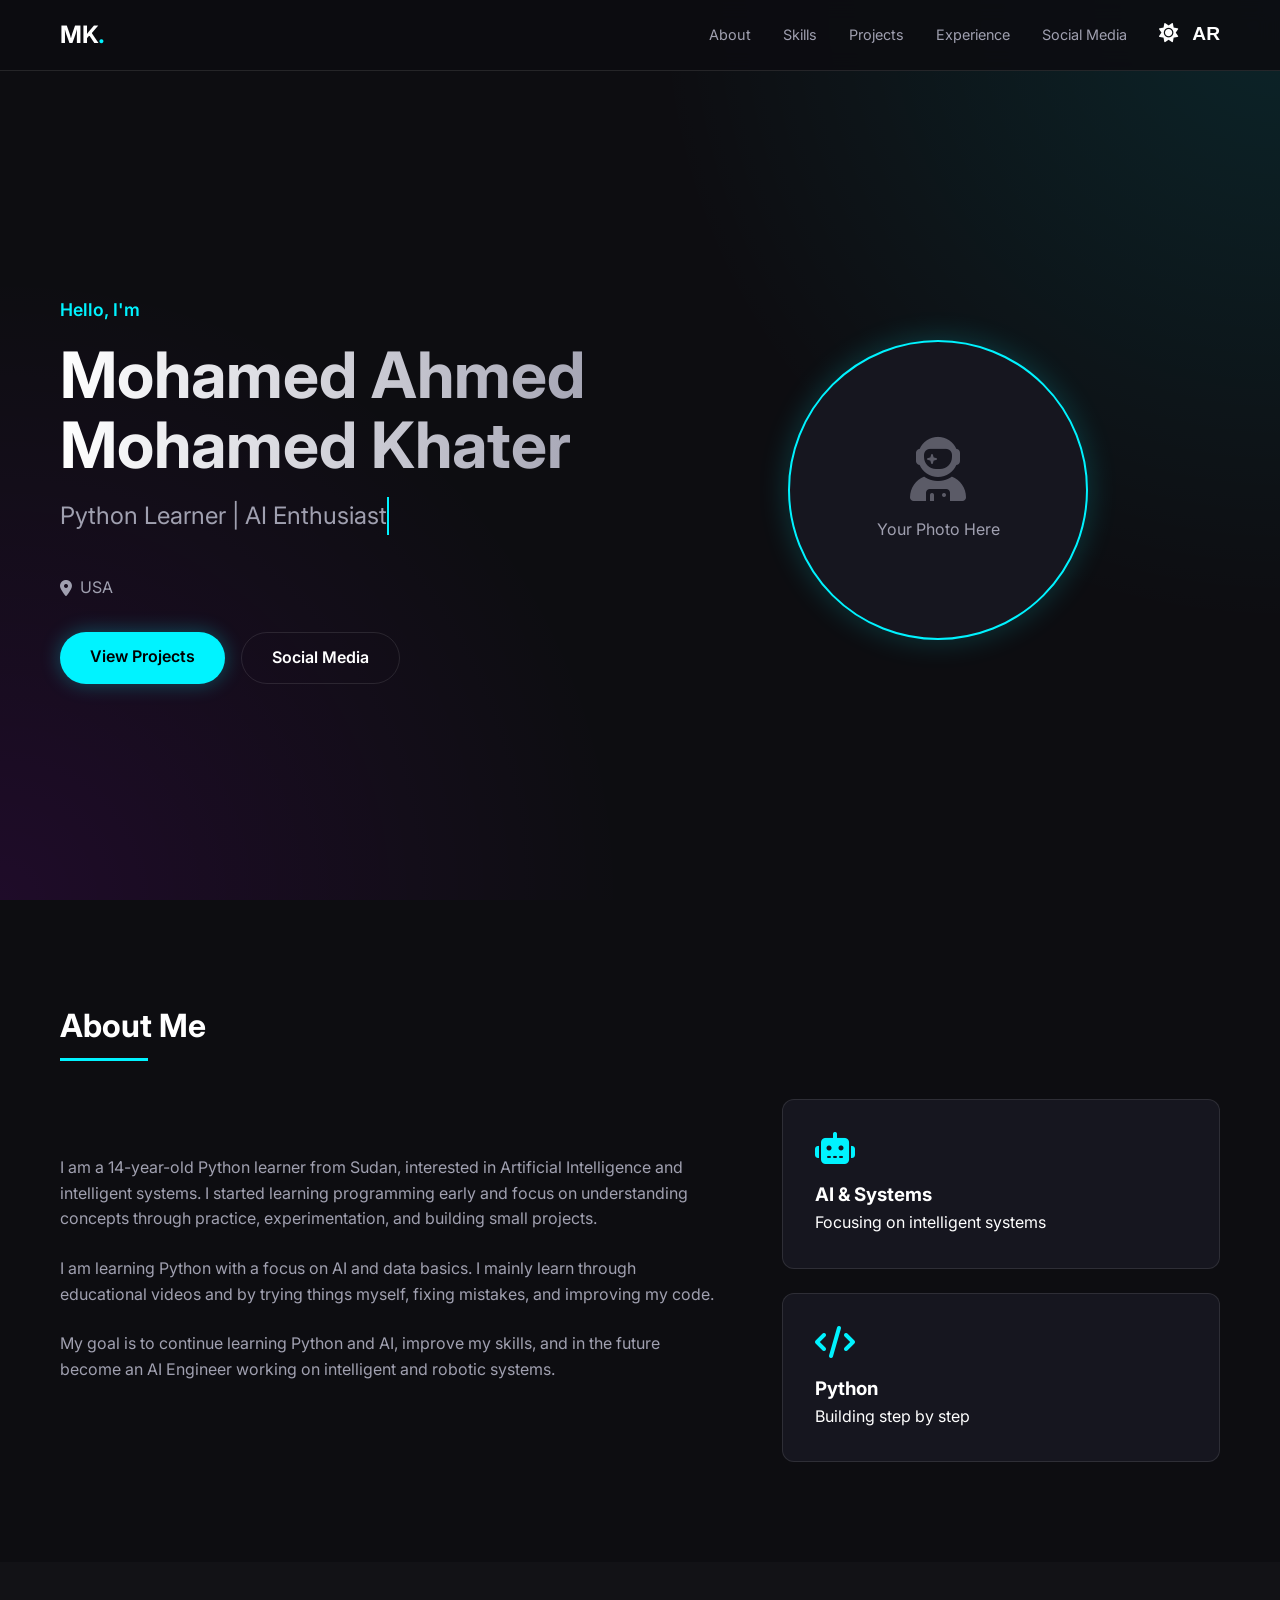
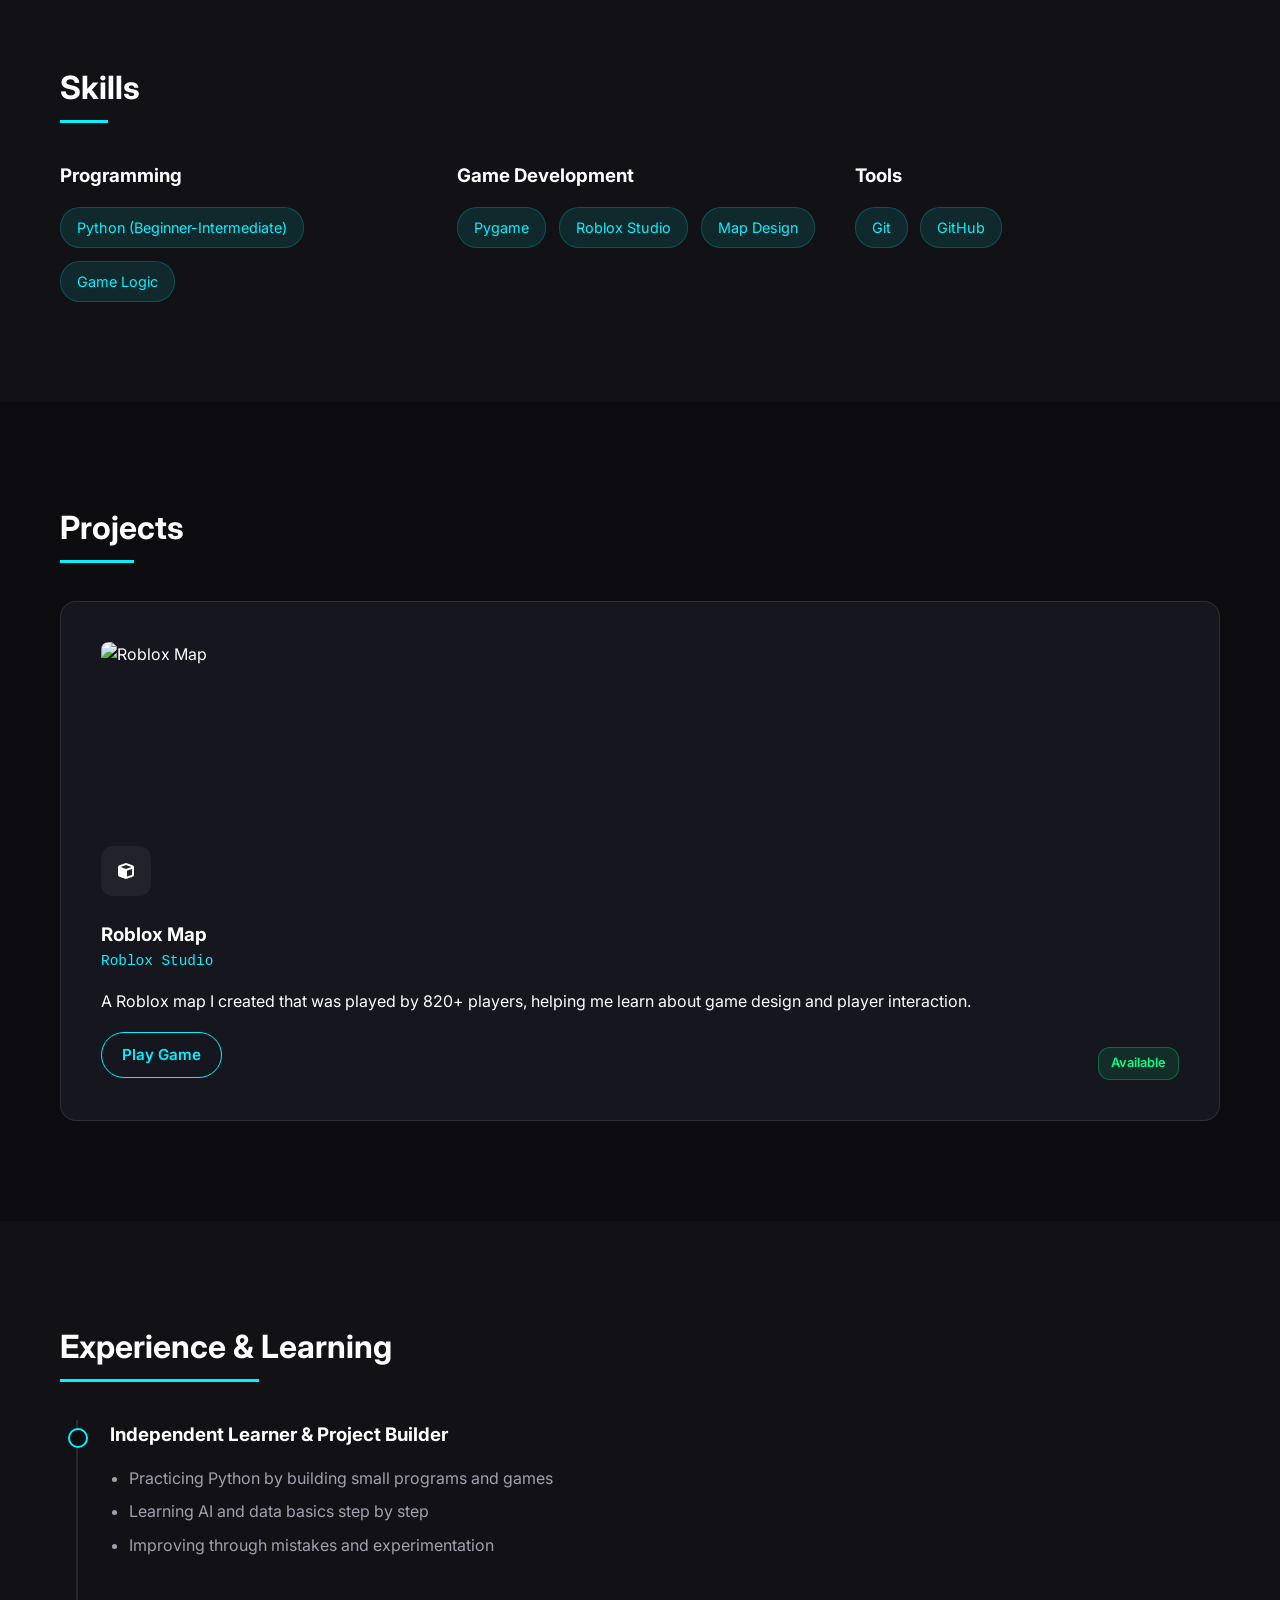
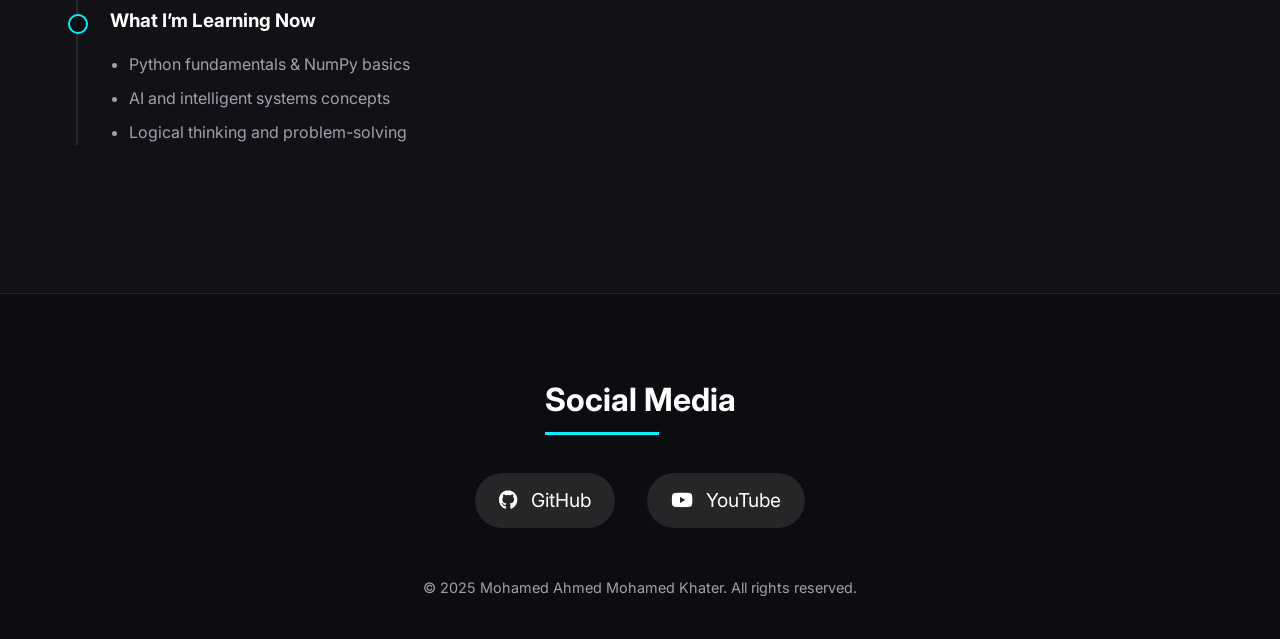
==== index.html @ c3e990fa "Add files via upload" ====
<!DOCTYPE html>
<html lang="en">

<head>
    <meta charset="UTF-8">
    <meta name="viewport" content="width=device-width, initial-scale=1.0">
    <title>Mohamed Khater | AI Enthusiast</title>
    <meta name="description"
        content="Portfolio of Mohamed Ahmed Mohamed Khater - Python Learner and AI Enthusiast from Sudan.">
    <link rel="preconnect" href="https://fonts.googleapis.com">
    <link rel="preconnect" href="https://fonts.gstatic.com" crossorigin>
    <link
        href="https://fonts.googleapis.com/css2?family=Inter:wght@300;400;600;700&family=Cairo:wght@400;600;700&display=swap"
        rel="stylesheet">
    <link rel="stylesheet" href="style.css">
    <link rel="stylesheet" href="https://cdnjs.cloudflare.com/ajax/libs/font-awesome/6.4.0/css/all.min.css">
</head>

<body>
    <nav class="navbar">
        <div class="container">
            <a href="#" class="logo">MK<span class="dot">.</span></a>
            <ul class="nav-links">
                <li><a href="#about" data-i18n="nav_about">About</a></li>
                <li><a href="#skills" data-i18n="nav_skills">Skills</a></li>
                <li><a href="#projects" data-i18n="nav_projects">Projects</a></li>
                <li><a href="#experience" data-i18n="nav_experience">Experience</a></li>
                <li><a href="#contact" data-i18n="nav_contact">Contact</a></li>
                <li>
                    <button id="theme-toggle" class="theme-btn"><i class="fas fa-sun"></i></button>
                    <button id="lang-toggle" class="theme-btn lang-btn"
                        style="margin-left: 10px; font-weight: bold;">AR</button>
                </li>
            </ul>
            <div class="hamburger">
                <i class="fas fa-bars"></i>
            </div>
        </div>
    </nav>

    <header class="hero">
        <div class="container hero-container">
            <div class="hero-content">
                <p class="greeting" data-i18n="hero_greeting">Hello, I'm</p>
                <h1 data-i18n="hero_name">Mohamed Ahmed Mohamed Khater</h1>
                <h2 class="typing-text" data-i18n="hero_title">Python Learner | AI Enthusiast</h2>
                <p class="location"><i class="fas fa-map-marker-alt"></i> <span data-i18n="hero_location">Sudan</span>
                </p>
                <div class="cta-buttons">
                    <a href="#projects" class="btn primary" data-i18n="btn_projects">View Projects</a>
                    <a href="#contact" class="btn secondary" data-i18n="btn_contact">Contact Me</a>
                </div>
            </div>
            <div class="hero-image">
                <!-- Replace 'path/to/your/photo.jpg' with your actual photo path -->
                <div class="photo-placeholder">
                    <i class="fas fa-user-astronaut"></i>
                    <span>Your Photo Here</span>
                </div>
            </div>
        </div>
    </header>

    <section id="about" class="section">
        <div class="container">
            <h2 class="section-title" data-i18n="about_title">About Me</h2>
            <div class="about-content">
                <div class="about-text">
                    <p data-i18n="about_p1">I am a young Python learner from Sudan, interested in Artificial
                        Intelligence and intelligent systems. I started learning programming early and focus on
                        understanding concepts through practice, experimentation, and building small projects.</p>
                    <p data-i18n="about_p2">I am learning Python with a focus on AI and data basics. I mainly learn
                        through educational videos and by trying things myself, fixing mistakes, and improving my code.
                    </p>
                    <p data-i18n="about_p3">My goal is to continue learning Python and AI, improve my skills, and in the
                        future become an AI Engineer working on intelligent and robotic systems.</p>
                </div>
                <div class="highlights">
                    <div class="highlight-card">
                        <i class="fas fa-robot"></i>
                        <h3 data-i18n="card_ai_title">AI & Systems</h3>
                        <p data-i18n="card_ai_desc">Focusing on intelligent systems</p>
                    </div>
                    <div class="highlight-card">
                        <i class="fas fa-code"></i>
                        <h3 data-i18n="card_python_title">Python</h3>
                        <p data-i18n="card_python_desc">Building step by step</p>
                    </div>
                </div>
            </div>
        </div>
    </section>

    <section id="skills" class="section alt-bg">
        <div class="container">
            <h2 class="section-title" data-i18n="skills_title">Skills</h2>
            <div class="skills-grid">
                <div class="skill-category">
                    <h3 data-i18n="skill_prog">Programming</h3>
                    <div class="skill-tags">
                        <span class="skill-tag" data-i18n="skill_py">Python (Beginner-Intermediate)</span>
                        <span class="skill-tag" data-i18n="skill_game_logic">Game Logic</span>
                    </div>
                </div>

                <div class="skill-category">
                    <h3 data-i18n="skill_gamedev">Game Development</h3>
                    <div class="skill-tags">
                        <span class="skill-tag">Pygame</span>
                        <span class="skill-tag">Roblox Studio</span>
                        <span class="skill-tag" data-i18n="skill_map">Map Design</span>
                    </div>
                </div>
                <div class="skill-category">
                    <h3 data-i18n="skill_tools">Tools</h3>
                    <div class="skill-tags">
                        <span class="skill-tag">Git</span>
                        <span class="skill-tag">GitHub</span>
                    </div>
                </div>
            </div>
        </div>
    </section>

    <section id="projects" class="section">
        <div class="container">
            <h2 class="section-title" data-i18n="projects_title">Projects</h2>
            <div class="project-card">
                <div class="project-img-container">
                    <img src="roblox_map.png" alt="Roblox Map" class="project-img">
                </div>
                <div class="card-icon"><i class="fas fa-cube"></i></div>
                <h3 data-i18n="proj_roblox_title">Roblox Map</h3>
                <p class="tech-stack">Roblox Studio</p>
                <p data-i18n="proj_roblox_desc">A Roblox map I created that was played by 820+ players, helping me
                    learn about game design and player interaction.</p>
                <div class="project-actions">
                    <a href="https://www.roblox.com/games/134300561660119/arbain-stealer" target="_blank"
                        class="project-link" data-i18n="play_game">Play Game <i
                            class="fas fa-external-link-alt"></i></a>
                    <span class="status-badge available" data-i18n="status_available">Available</span>
                </div>
            </div>
        </div>
        </div>
    </section>

    <section id="experience" class="section alt-bg">
        <div class="container">
            <h2 class="section-title" data-i18n="exp_title">Experience & Learning</h2>
            <div class="timeline">
                <div class="timeline-item">

                    <div class="content">
                        <h3 data-i18n="exp_role1">Independent Learner & Project Builder</h3>
                        <ul>
                            <li data-i18n="exp_list1_1">Practicing Python by building small programs and games</li>
                            <li data-i18n="exp_list1_2">Learning AI and data basics step by step</li>
                            <li data-i18n="exp_list1_3">Improving through mistakes and experimentation</li>
                        </ul>
                    </div>
                </div>
                <div class="timeline-item">

                    <div class="content">
                        <h3 data-i18n="exp_role2">What I’m Learning Now</h3>
                        <ul>
                            <li data-i18n="exp_list2_1">Python fundamentals & NumPy basics</li>
                            <li data-i18n="exp_list2_2">AI and intelligent systems concepts</li>
                            <li data-i18n="exp_list2_3">Logical thinking and problem-solving</li>
                        </ul>
                    </div>
                </div>
            </div>
        </div>
    </section>

    <footer id="contact">
        <div class="container">
            <h2 class="section-title" data-i18n="contact_title">Social Media</h2>
            <div class="social-links">
                <a href="https://github.com/de77fult" target="_blank" class="social-btn github">
                    <i class="fab fa-github"></i> GitHub
                </a>
                <a href="https://www.youtube.com/@MohamedTechnology-z4c" target="_blank" class="social-btn youtube">
                    <i class="fab fa-youtube"></i> YouTube
                </a>
            </div>
            <p class="copyright" data-i18n="copyright">&copy; 2025 Mohamed Ahmed Mohamed Khater. All rights reserved.
            </p>
        </div>
    </footer>

    <div id="image-modal" class="modal">
        <span class="close">&times;</span>
        <img class="modal-content" id="full-image">
        <div id="caption"></div>
    </div>

    <script src="script.js"></script>
</body>

</html>
---- style.css ----
:root {
    --bg-color: #0d0d11;
    --card-bg: #16161f;
    --primary: #00f3ff;
    /* Neon Cyan */
    --secondary: #bd00ff;
    /* Purple */
    --text-primary: #ffffff;
    --text-secondary: #a0a0b0;
    --font-heading: 'Inter', sans-serif;
    --nav-bg: rgba(13, 13, 17, 0.9);
    --border-color: rgba(255, 255, 255, 0.1);
}

body.light-mode {
    --bg-color: #f0f2f5;
    --card-bg: #ffffff;
    --primary: #007bff;
    /* Blue */
    --secondary: #6610f2;
    /* Purple */
    --text-primary: #333333;
    --text-secondary: #555555;
    --nav-bg: rgba(255, 255, 255, 0.9);
    --border-color: rgba(0, 0, 0, 0.1);
}

* {
    margin: 0;
    padding: 0;
    box-sizing: border-box;
    scroll-behavior: smooth;
}

body {
    font-family: var(--font-heading);
    background-color: var(--bg-color);
    color: var(--text-primary);
    line-height: 1.6;
    overflow-x: hidden;
}

.container {
    max-width: 1200px;
    margin: 0 auto;
    padding: 0 20px;
}

/* Navbar */
.navbar {
    position: fixed;
    top: 0;
    width: 100%;
    background: var(--nav-bg);
    backdrop-filter: blur(10px);
    z-index: 1000;
    border-bottom: 1px solid var(--border-color);
    padding: 1rem 0;
}

.navbar .container {
    display: flex;
    justify-content: space-between;
    align-items: center;
}

.logo {
    font-size: 1.5rem;
    font-weight: 700;
    color: var(--text-primary);
    text-decoration: none;
    letter-spacing: -0.5px;
}

.dot {
    color: var(--primary);
}

.nav-links {
    list-style: none;
    display: flex;
    gap: 2rem;
}

.nav-links a {
    color: var(--text-secondary);
    text-decoration: none;
    font-size: 0.9rem;
    transition: color 0.3s;
}

.nav-links a:hover {
    color: var(--primary);
}

.hamburger {
    display: none;
    color: var(--text-primary);
    font-size: 1.5rem;
    cursor: pointer;
}

.theme-btn {
    background: none;
    border: none;
    color: var(--text-primary);
    font-size: 1.2rem;
    cursor: pointer;
    transition: color 0.3s;
}

.theme-btn:hover {
    color: var(--primary);
}

/* Hero Section */
.hero {
    min-height: 100vh;
    display: flex;
    align-items: center;
    padding-top: 80px;
    background: radial-gradient(circle at top right, var(--primary), transparent 70%),
        radial-gradient(circle at bottom left, var(--secondary), transparent 70%);
    background-size: 200% 200%;
    animation: bg-shift 10s ease infinite;
}

body:not(.light-mode) .hero {
    background: radial-gradient(circle at top right, rgba(0, 243, 255, 0.1), transparent 40%),
        radial-gradient(circle at bottom left, rgba(189, 0, 255, 0.1), transparent 40%);
}

.hero-container {
    display: flex;
    align-items: center;
    justify-content: space-between;
    gap: 2rem;
    width: 100%;
}

.hero-content {
    flex: 1;
}

.hero-image {
    flex: 1;
    display: flex;
    justify-content: center;
    position: relative;
}

.photo-placeholder {
    width: 300px;
    height: 300px;
    background: var(--card-bg);
    border: 2px solid var(--primary);
    border-radius: 50%;
    display: flex;
    flex-direction: column;
    align-items: center;
    justify-content: center;
    color: var(--text-secondary);
    box-shadow: 0 0 30px rgba(0, 243, 255, 0.2);
    position: relative;
    overflow: hidden;
    animation: float 6s ease-in-out infinite;
}

.photo-placeholder i {
    font-size: 4rem;
    margin-bottom: 1rem;
    opacity: 0.5;
}

/* Image styling if user replaces placeholder */
.hero-image img {
    width: 300px;
    height: 300px;
    border-radius: 50%;
    object-fit: cover;
    border: 2px solid var(--primary);
    box-shadow: 0 0 30px rgba(0, 243, 255, 0.2);
    animation: float 6s ease-in-out infinite;
}

@keyframes float {

    0%,
    100% {
        transform: translateY(0);
    }

    50% {
        transform: translateY(-20px);
    }
}

.greeting {
    color: var(--primary);
    font-weight: 600;
    margin-bottom: 1rem;
    font-size: 1.1rem;
}

.hero h1 {
    font-size: 4rem;
    line-height: 1.1;
    margin-bottom: 1rem;
    background: linear-gradient(to right, #fff, #a0a0b0);
    -webkit-background-clip: text;
    -webkit-text-fill-color: transparent;
}

.typing-text {
    font-size: 1.5rem;
    color: var(--text-secondary);
    margin-bottom: 2rem;
    font-weight: 400;
    border-right: 2px solid var(--primary);
    white-space: nowrap;
    overflow: hidden;
    display: inline-block;
    animation: blink 0.7s infinite;
}

.location {
    color: var(--text-secondary);
    margin-bottom: 2rem;
    display: flex;
    align-items: center;
    gap: 0.5rem;
}

.cta-buttons {
    display: flex;
    gap: 1rem;
}

.btn {
    padding: 12px 30px;
    border-radius: 50px;
    text-decoration: none;
    font-weight: 600;
    transition: all 0.3s;
}

.btn.primary {
    background: var(--primary);
    color: #000;
    box-shadow: 0 0 20px rgba(0, 243, 255, 0.3);
}

.btn.primary:hover {
    transform: translateY(-2px);
    box-shadow: 0 0 30px rgba(0, 243, 255, 0.5);
}

.btn.secondary {
    border: 1px solid var(--border-color);
    color: var(--text-primary);
}

.btn.secondary:hover {
    border-color: var(--text-primary);
    background: rgba(255, 255, 255, 0.05);
}

body.light-mode .btn.secondary:hover {
    background: rgba(0, 0, 0, 0.05);
}

/* Sections */
.section {
    padding: 100px 0;
}

.alt-bg {
    background: rgba(255, 255, 255, 0.02);
}

.section-title {
    font-size: 2rem;
    margin-bottom: 3rem;
    position: relative;
    display: inline-block;
}

.section-title::after {
    content: '';
    position: absolute;
    width: 60%;
    height: 3px;
    background: var(--primary);
    bottom: -10px;
    left: 0;
}

/* About Grid */
.about-content {
    display: grid;
    grid-template-columns: 1.5fr 1fr;
    gap: 4rem;
    align-items: center;
}

.about-text p {
    color: var(--text-secondary);
    margin-bottom: 1.5rem;
}

.highlights {
    display: grid;
    gap: 1.5rem;
}

.highlight-card {
    background: var(--card-bg);
    padding: 2rem;
    border-radius: 12px;
    border: 1px solid var(--border-color);
    transition: transform 0.3s;
}

.highlight-card:hover {
    transform: translateY(-5px);
    border-color: var(--primary);
}

.highlight-card i {
    font-size: 2rem;
    color: var(--primary);
    margin-bottom: 1rem;
}

/* Skills */
.skills-grid {
    display: grid;
    grid-template-columns: repeat(auto-fit, minmax(250px, 1fr));
    gap: 2rem;
}

.skill-category h3 {
    margin-bottom: 1rem;
    color: var(--text-primary);
}

.skill-tags {
    display: flex;
    flex-wrap: wrap;
    gap: 0.8rem;
}

.skill-tag {
    background: rgba(0, 243, 255, 0.1);
    color: var(--primary);
    padding: 8px 16px;
    border-radius: 20px;
    font-size: 0.9rem;
    border: 1px solid rgba(0, 243, 255, 0.2);
}

body.light-mode .skill-tag {
    background: rgba(0, 123, 255, 0.1);
    border-color: rgba(0, 123, 255, 0.2);
}

/* Projects */
.projects-grid {
    display: grid;
    grid-template-columns: repeat(auto-fit, minmax(300px, 1fr));
    gap: 2rem;
}

.project-card {
    background: var(--card-bg);
    padding: 2.5rem;
    border-radius: 16px;
    border: 1px solid var(--border-color);
    transition: all 0.3s;
    position: relative;
    overflow: hidden;
}

.project-img-container {
    width: 100%;
    height: 180px;
    margin-bottom: 1.5rem;
    border-radius: 8px;
    overflow: hidden;
    position: relative;
}

.project-img {
    width: 100%;
    height: 100%;
    object-fit: cover;
    transition: transform 0.5s;
}

.project-card:hover .project-img {
    transform: scale(1.1);
}

.project-card:hover {
    transform: translateY(-10px);
    border-color: rgba(189, 0, 255, 0.5);
    border-color: rgba(189, 0, 255, 0.5);
    box-shadow: 0 10px 30px rgba(0, 0, 0, 0.3);
}

.project-card.has-image {
    cursor: pointer;
}

/* Modal/Lightbox */
.modal {
    display: none;
    position: fixed;
    z-index: 2000;
    padding-top: 100px;
    left: 0;
    top: 0;
    width: 100%;
    height: 100%;
    overflow: auto;
    background-color: rgba(0, 0, 0, 0.9);
    backdrop-filter: blur(5px);
}

.modal-content {
    margin: auto;
    display: block;
    width: 80%;
    max-width: 900px;
    max-height: 80vh;
    object-fit: contain;
    border-radius: 8px;
    box-shadow: 0 0 50px rgba(0, 243, 255, 0.2);
    animation: zoom 0.6s;
}

#caption {
    margin: auto;
    display: block;
    width: 80%;
    max-width: 700px;
    text-align: center;
    color: #ccc;
    padding: 10px 0;
    height: 150px;
    font-size: 1.2rem;
}

.close {
    position: absolute;
    top: 15px;
    right: 35px;
    color: #f1f1f1;
    font-size: 40px;
    font-weight: bold;
    transition: 0.3s;
    cursor: pointer;
}

.close:hover,
.close:focus {
    color: var(--primary);
    text-decoration: none;
    cursor: pointer;
}

@keyframes zoom {
    from {
        transform: scale(0)
    }

    to {
        transform: scale(1)
    }
}

@media only screen and (max-width: 700px) {
    .modal-content {
        width: 100%;
    }
}

.project-card::before {
    content: '';
    position: absolute;
    top: 0;
    left: 0;
    width: 100%;
    height: 4px;
    background: linear-gradient(90deg, var(--primary), var(--secondary));
    opacity: 0;
    transition: opacity 0.3s;
}

.project-card:hover::before {
    opacity: 1;
}

.card-icon {
    width: 50px;
    height: 50px;
    background: rgba(255, 255, 255, 0.05);
    border-radius: 12px;
    display: flex;
    align-items: center;
    justify-content: center;
    margin-bottom: 1.5rem;
    color: var(--text-primary);
}

.tech-stack {
    color: var(--primary);
    font-size: 0.9rem;
    margin-bottom: 1rem;
    font-family: monospace;
}

/* Button Animation */
@keyframes pulse-glow {
    0% {
        box-shadow: 0 0 0 0 rgba(0, 255, 136, 0.4);
    }

    70% {
        box-shadow: 0 0 0 10px rgba(0, 255, 136, 0);
    }

    100% {
        box-shadow: 0 0 0 0 rgba(0, 255, 136, 0);
    }
}

.project-link {
    display: inline-flex;
    align-items: center;
    justify-content: center;
    margin-top: 1rem;
    padding: 10px 20px;
    background: transparent;
    color: var(--primary);
    border: 1px solid var(--primary);
    border-radius: 25px;
    text-decoration: none;
    font-weight: 600;
    font-size: 0.95rem;
    transition: all 0.3s ease;
    position: relative;
    overflow: hidden;
    cursor: pointer;
}

.project-link:hover {
    background: var(--primary);
    color: var(--bg-color);
    margin-left: 0;
    /* consistent positioning */
    transform: translateY(-2px);
    box-shadow: 0 5px 15px rgba(0, 255, 136, 0.3);
}

.project-link:active {
    transform: translateY(0);
}

/* Add Pulse Animation to the button for visual interest */
.project-link {
    animation: pulse-glow 2s infinite;
}

.project-link:hover {
    animation: none;
    /* stop pulse on hover */
}

.project-link i {
    margin-left: 8px;
    font-size: 0.9rem;
    transition: transform 0.3s;
}

.project-link:hover i {
    transform: translateX(3px);
}

/* Mobile Adjustments for Buttons */
@media (max-width: 768px) {
    .project-actions {
        flex-direction: column;
        align-items: flex-start;
        gap: 1rem;
    }

    .project-link {
        width: 100%;
        /* Full width for easy tapping */
        padding: 12px 0;
        font-size: 1rem;
    }

    .status-badge {
        margin-top: 0;
    }
}

.project-actions {
    display: flex;
    justify-content: space-between;
    align-items: center;
    margin-top: 1rem;
}

.project-actions .project-link {
    margin-top: 0;
    /* Override default margin */
}

/* Status Badges */
.status-badge {
    display: inline-block;
    padding: 5px 12px;
    border-radius: 12px;
    font-size: 0.8rem;
    font-weight: 600;
    margin-top: 1rem;
}

.status-badge.working {
    background: rgba(255, 174, 0, 0.1);
    color: #ffae00;
    border: 1px solid rgba(255, 174, 0, 0.3);
}

.status-badge.available {
    background: rgba(0, 255, 136, 0.1);
    color: #00ff88;
    border: 1px solid rgba(0, 255, 136, 0.3);
}

/* Timeline */
.timeline {
    border-left: 2px solid rgba(255, 255, 255, 0.1);
    margin-left: 1rem;
    padding-left: 2rem;
}

.timeline-item {
    margin-bottom: 3rem;
    position: relative;
}

.timeline-item::before {
    content: '';
    position: absolute;
    left: -2.6rem;
    top: 0.5rem;
    width: 16px;
    height: 16px;
    background: var(--bg-color);
    border: 2px solid var(--primary);
    border-radius: 50%;
}

.timeline-item .date {
    color: var(--text-secondary);
    font-size: 0.9rem;
    margin-bottom: 0.5rem;
}

.timeline-item ul {
    margin-top: 1rem;
    padding-left: 1.2rem;
    color: var(--text-secondary);
}

.timeline-item li {
    margin-bottom: 0.5rem;
}

/* Footer */
footer {
    padding: 80px 0 40px;
    text-align: center;
    border-top: 1px solid var(--border-color);
}

.social-links {
    display: flex;
    justify-content: center;
    gap: 2rem;
    margin-bottom: 3rem;
}

.social-btn {
    color: var(--text-primary);
    font-size: 1.2rem;
    text-decoration: none;
    display: flex;
    align-items: center;
    gap: 0.8rem;
    padding: 12px 24px;
    background: var(--border-color);
    border-radius: 50px;
    transition: all 0.3s;
}

.social-btn:hover {
    background: var(--text-primary);
    color: var(--bg-color);
}

.social-btn.github:hover {
    background: #fff;
}

.social-btn.youtube:hover {
    background: #ff0000;
    color: #fff;
}

.copyright {
    color: var(--text-secondary);
    font-size: 0.9rem;
}

/* Animations */
@keyframes blink {
    50% {
        border-color: transparent;
    }
}

@media (max-width: 768px) {
    .nav-links {
        display: none;
        flex-direction: column;
        position: absolute;
        top: 70px;
        left: 0;
        width: 100%;
        background: var(--bg-color);
        padding: 2rem;
        text-align: center;
    }

    .nav-links.active {
        display: flex;
    }

    .hamburger {
        display: block;
    }

    .hero-container {
        flex-direction: column-reverse;
        text-align: center;
        gap: 3rem;
    }

    .hero-content {
        align-items: center;
        display: flex;
        flex-direction: column;
    }

    .location {
        justify-content: center;
    }

    .typing-text {
        border-right: none;
        animation: none;
        white-space: normal;
    }

    .about-content {
        grid-template-columns: 1fr;
    }

    .social-links {
        flex-direction: column;
        align-items: center;
        gap: 1rem;
    }
}

/* RTL Styles */
body.rtl {
    direction: rtl;
    font-family: 'Cairo', sans-serif;
}

body.rtl .nav-links #lang-toggle {
    margin-left: 0 !important;
    margin-right: 10px;
}

body.rtl .typing-text {
    border-right: none;
    border-left: 2px solid var(--primary);
}

body.rtl .timeline {
    border-left: none;
    border-right: 2px solid rgba(255, 255, 255, 0.1);
    margin-left: 0;
    margin-right: 1rem;
    padding-left: 0;
    padding-right: 2rem;
}

body.rtl .timeline-item::before {
    left: auto;
    right: -2.6rem;
}

body.rtl .timeline-item ul {
    padding-left: 0;
    padding-right: 1.2rem;
}

body.rtl .section-title::after {
    left: auto;
    right: 0;
}
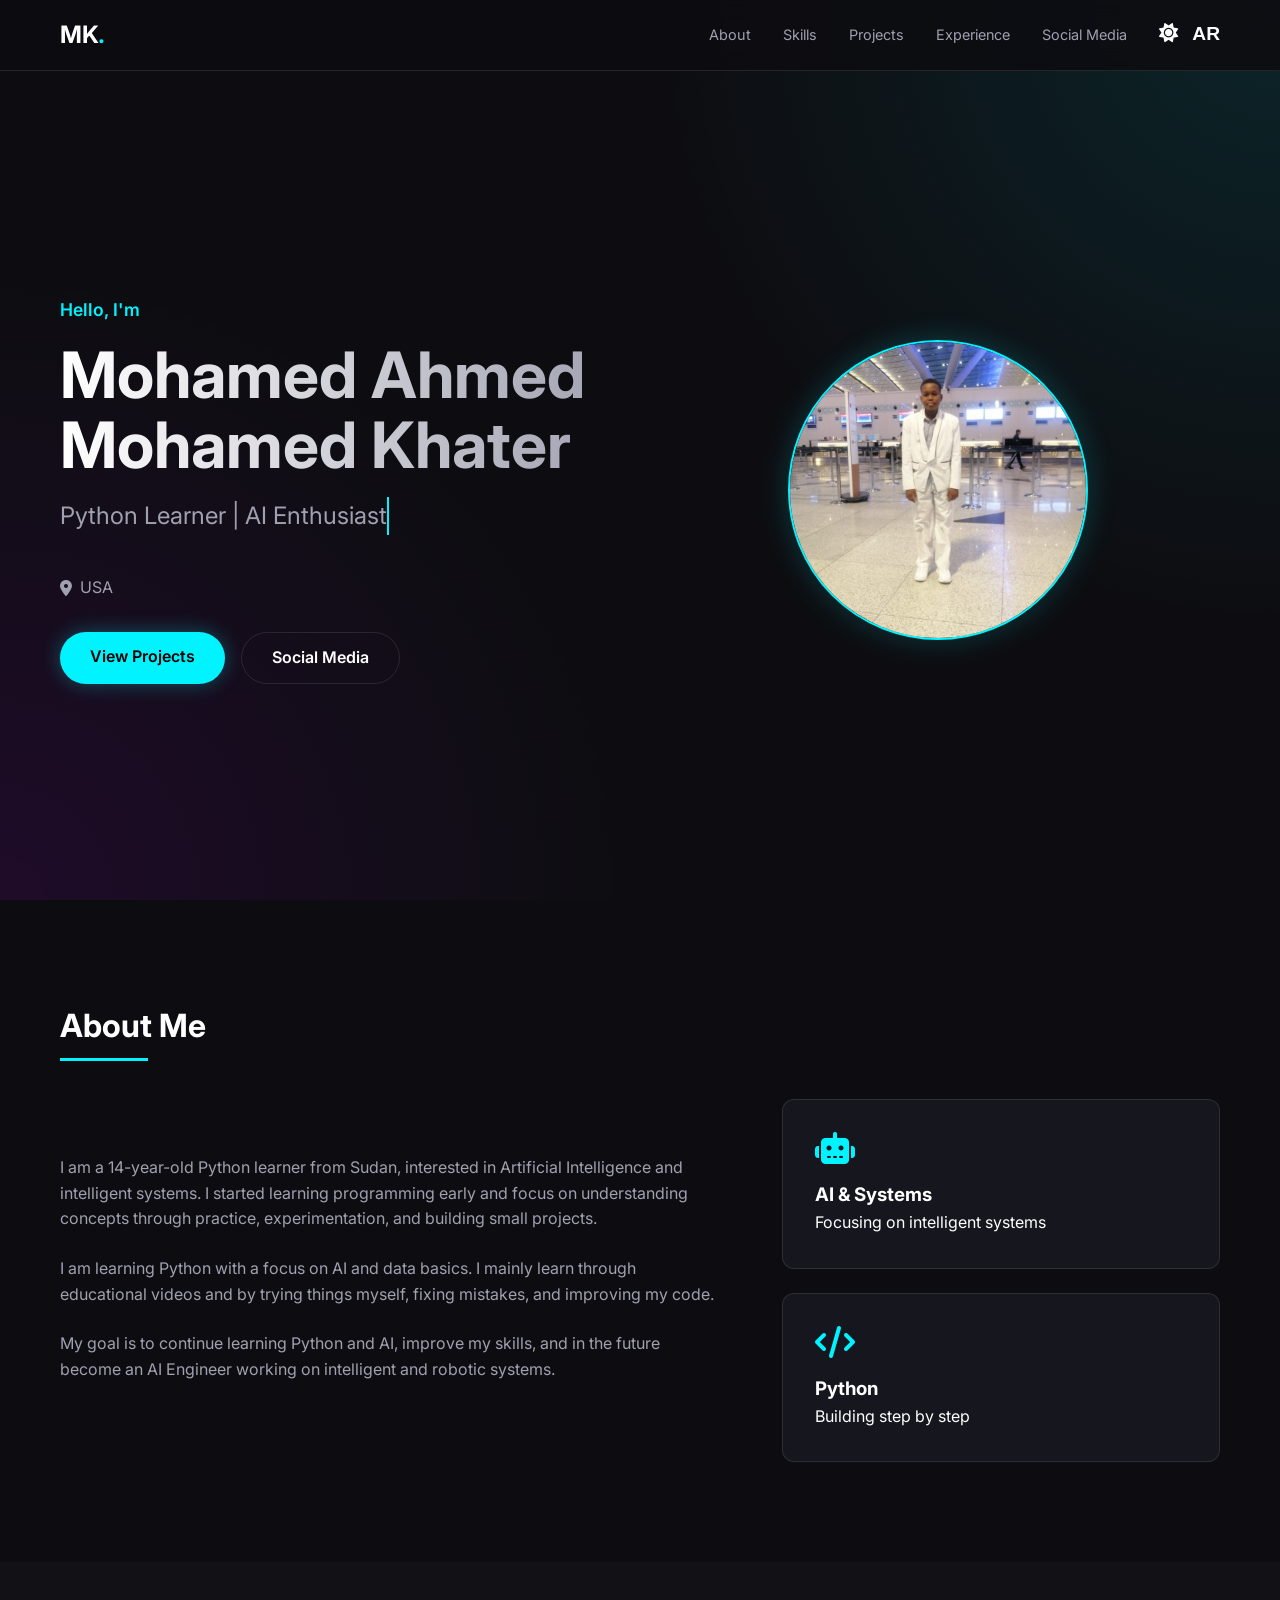
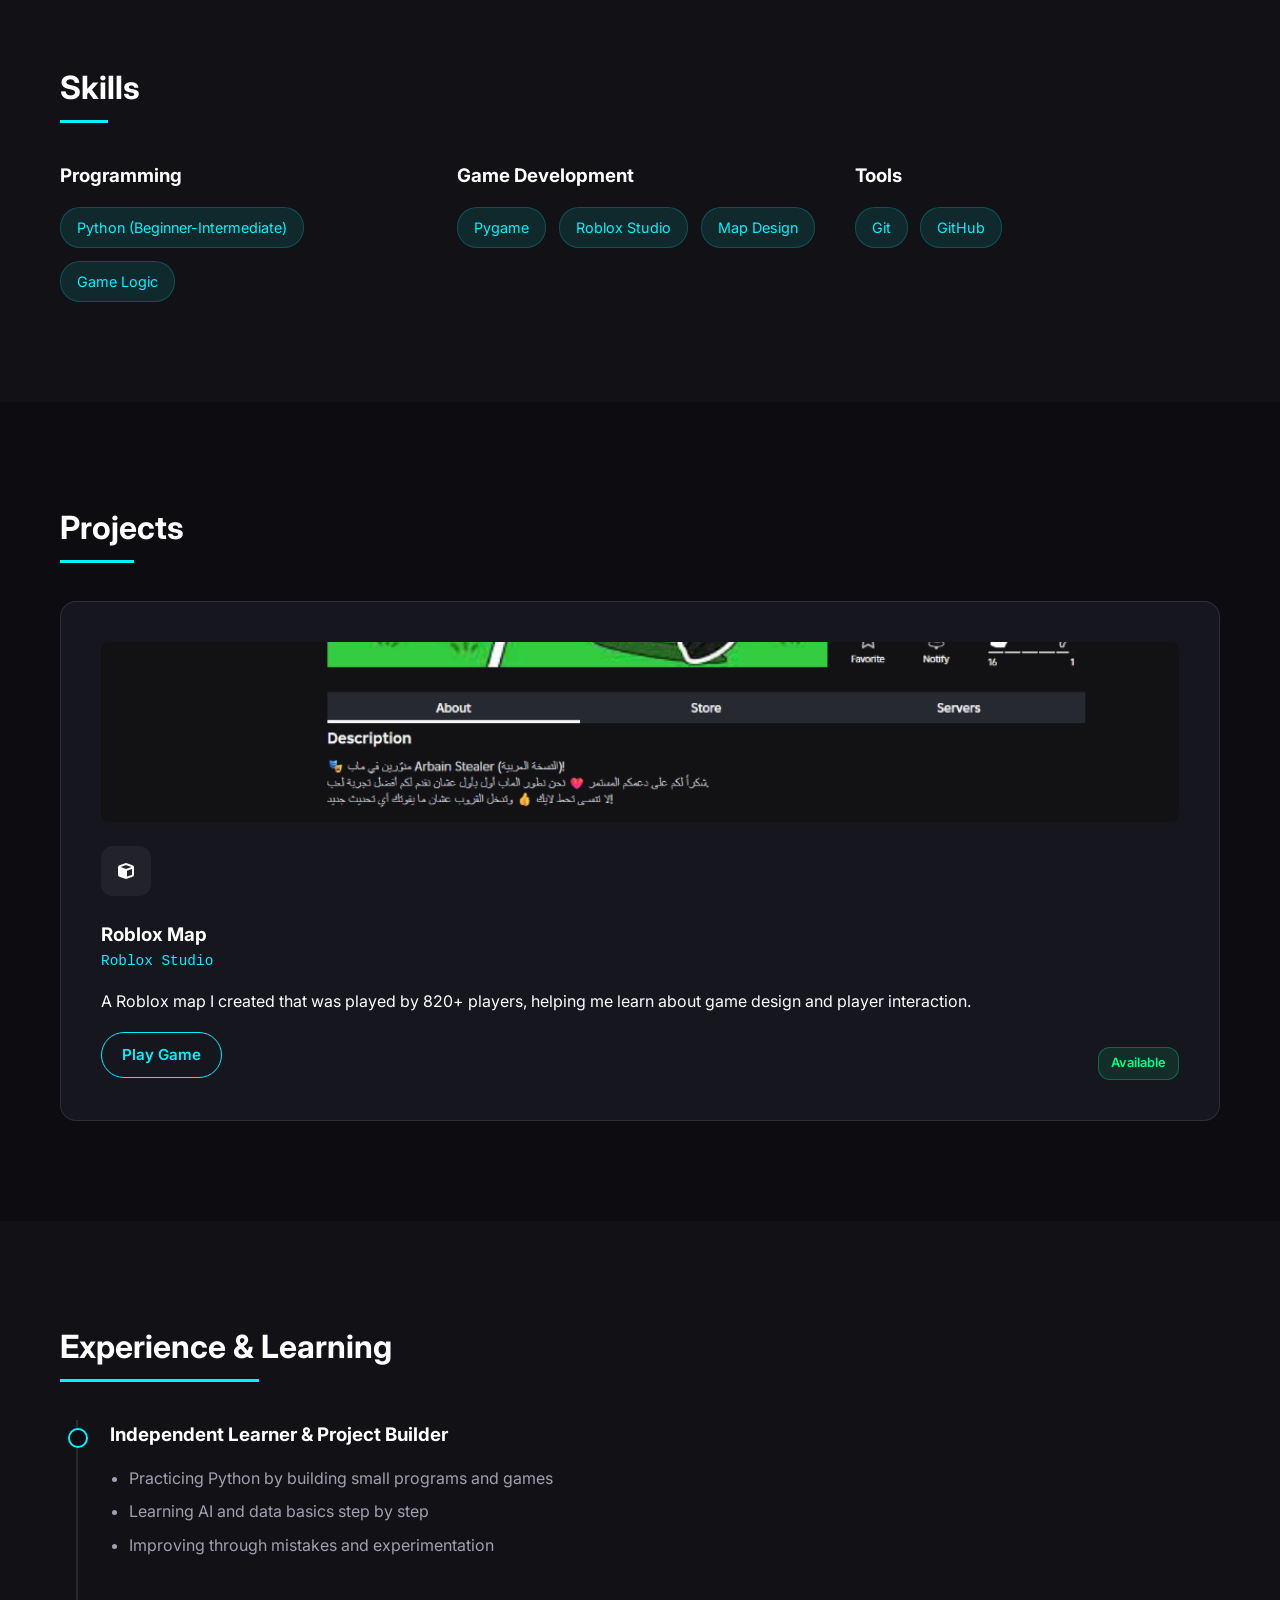
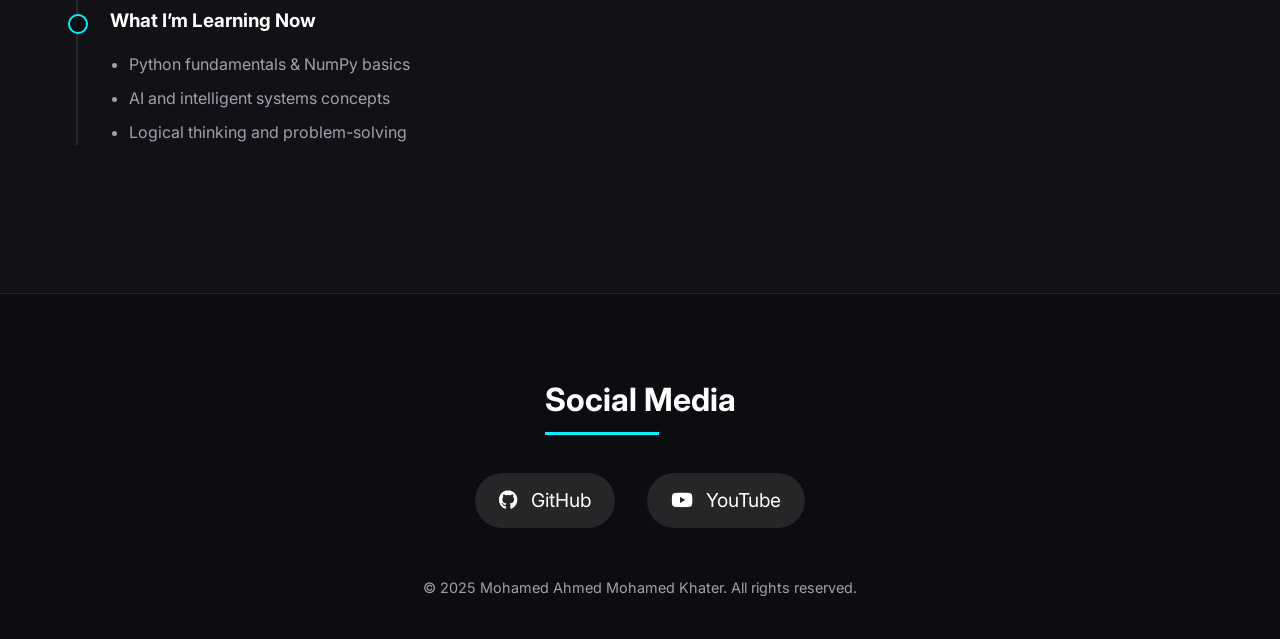
==== commit fed303b4: "Add files via upload" ====
--- a/index.html
+++ b/index.html
@@ -53,10 +53,7 @@
             </div>
             <div class="hero-image">
                 <!-- Replace 'path/to/your/photo.jpg' with your actual photo path -->
-                <div class="photo-placeholder">
-                    <i class="fas fa-user-astronaut"></i>
-                    <span>Your Photo Here</span>
-                </div>
+                <img src="profile.jpg" alt="Mohamed Ahmed Mohamed Khater">
             </div>
         </div>
     </header>
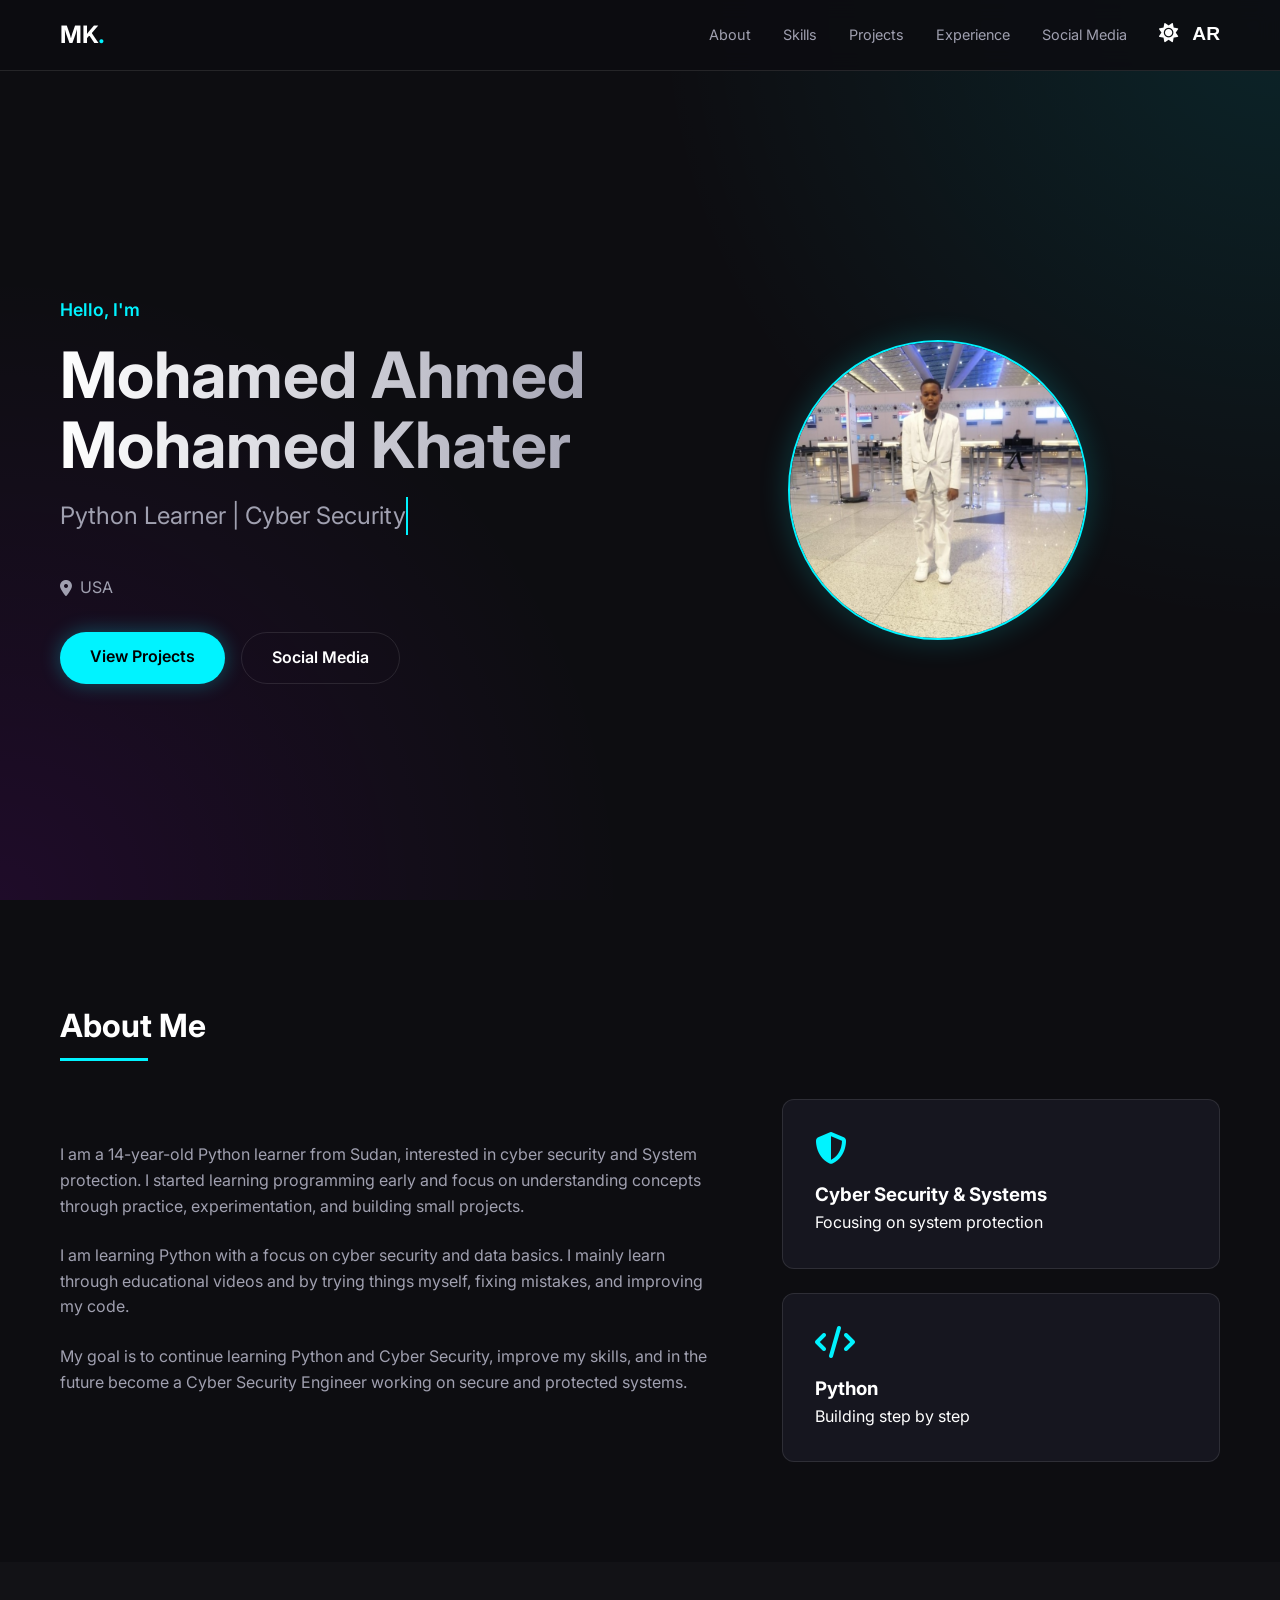
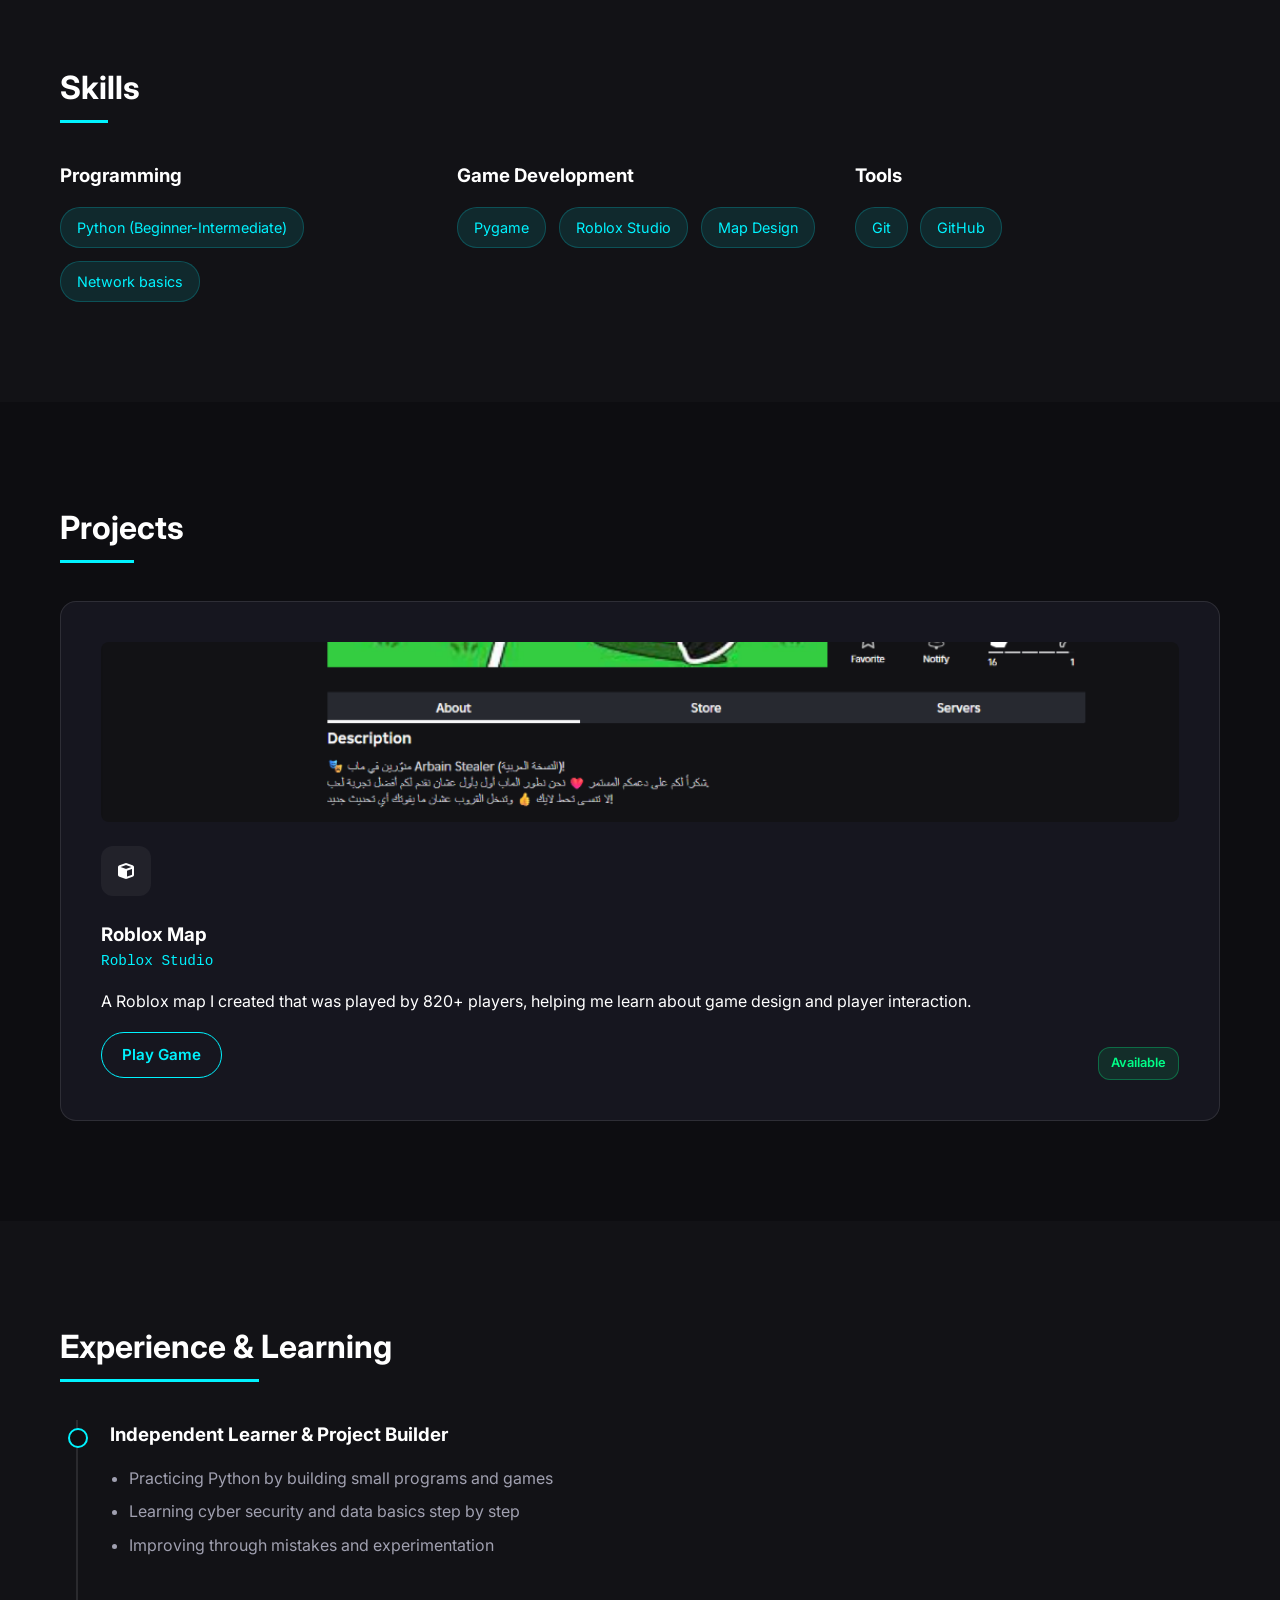
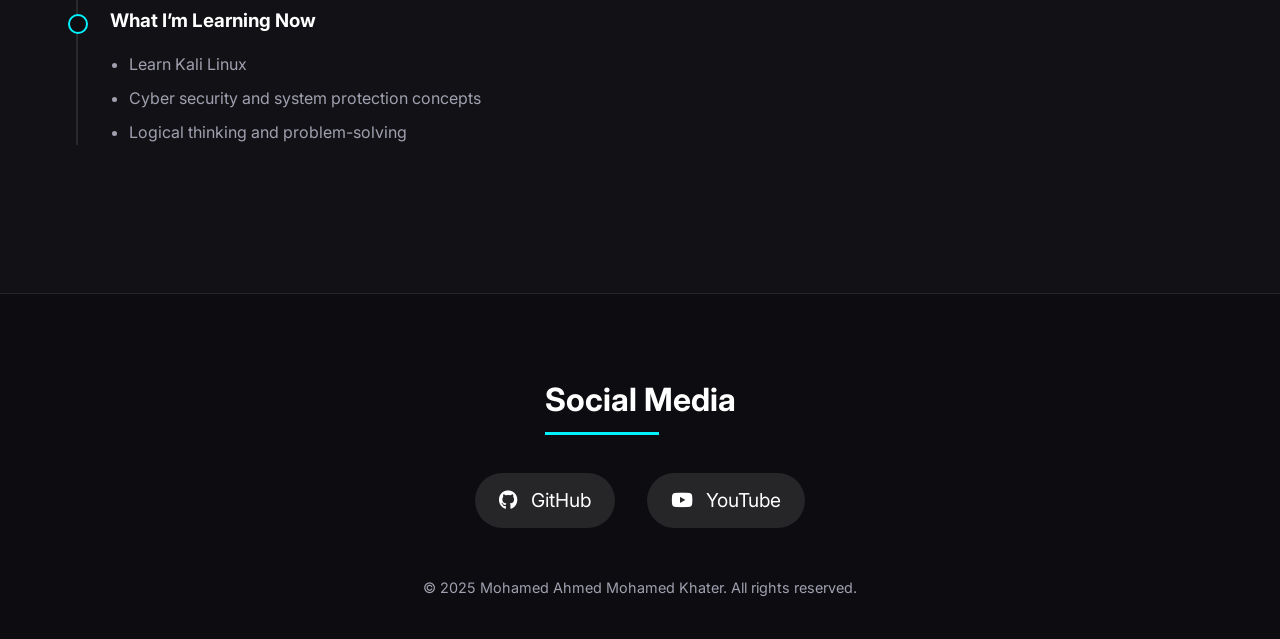
==== commit e3459a0d: "Add files via upload" ====
--- a/index.html
+++ b/index.html
@@ -4,9 +4,9 @@
 <head>
     <meta charset="UTF-8">
     <meta name="viewport" content="width=device-width, initial-scale=1.0">
-    <title>Mohamed Khater | AI Enthusiast</title>
+    <title>Mohamed Khater | Cyber Security</title>
     <meta name="description"
-        content="Portfolio of Mohamed Ahmed Mohamed Khater - Python Learner and AI Enthusiast from Sudan.">
+        content="Portfolio of Mohamed Ahmed Mohamed Khater - Python Learner and Cyber Security Enthusiast from Sudan.">
     <link rel="preconnect" href="https://fonts.googleapis.com">
     <link rel="preconnect" href="https://fonts.gstatic.com" crossorigin>
     <link
@@ -43,7 +43,7 @@
             <div class="hero-content">
                 <p class="greeting" data-i18n="hero_greeting">Hello, I'm</p>
                 <h1 data-i18n="hero_name">Mohamed Ahmed Mohamed Khater</h1>
-                <h2 class="typing-text" data-i18n="hero_title">Python Learner | AI Enthusiast</h2>
+                <h2 class="typing-text" data-i18n="hero_title">Python Learner | Cyber Security</h2>
                 <p class="location"><i class="fas fa-map-marker-alt"></i> <span data-i18n="hero_location">Sudan</span>
                 </p>
                 <div class="cta-buttons">
@@ -63,20 +63,22 @@
             <h2 class="section-title" data-i18n="about_title">About Me</h2>
             <div class="about-content">
                 <div class="about-text">
-                    <p data-i18n="about_p1">I am a young Python learner from Sudan, interested in Artificial
-                        Intelligence and intelligent systems. I started learning programming early and focus on
+                    <p data-i18n="about_p1">I am a young Python learner from Sudan, interested in cyber security and
+                        System protection. I started learning programming early and focus on
                         understanding concepts through practice, experimentation, and building small projects.</p>
-                    <p data-i18n="about_p2">I am learning Python with a focus on AI and data basics. I mainly learn
+                    <p data-i18n="about_p2">I am learning Python with a focus on cyber security and data basics. I
+                        mainly learn
                         through educational videos and by trying things myself, fixing mistakes, and improving my code.
                     </p>
-                    <p data-i18n="about_p3">My goal is to continue learning Python and AI, improve my skills, and in the
-                        future become an AI Engineer working on intelligent and robotic systems.</p>
+                    <p data-i18n="about_p3">My goal is to continue learning Python and Cyber Security, improve my
+                        skills, and in the
+                        future become a Cyber Security Engineer working on secure and protected systems.</p>
                 </div>
                 <div class="highlights">
                     <div class="highlight-card">
-                        <i class="fas fa-robot"></i>
-                        <h3 data-i18n="card_ai_title">AI & Systems</h3>
-                        <p data-i18n="card_ai_desc">Focusing on intelligent systems</p>
+                        <i class="fas fa-shield-alt"></i>
+                        <h3 data-i18n="card_ai_title">Cyber Security & Systems</h3>
+                        <p data-i18n="card_ai_desc">Focusing on system protection</p>
                     </div>
                     <div class="highlight-card">
                         <i class="fas fa-code"></i>
@@ -96,7 +98,7 @@
                     <h3 data-i18n="skill_prog">Programming</h3>
                     <div class="skill-tags">
                         <span class="skill-tag" data-i18n="skill_py">Python (Beginner-Intermediate)</span>
-                        <span class="skill-tag" data-i18n="skill_game_logic">Game Logic</span>
+                        <span class="skill-tag" data-i18n="skill_game_logic">Network basics</span>
                     </div>
                 </div>
 
@@ -152,7 +154,7 @@
                         <h3 data-i18n="exp_role1">Independent Learner & Project Builder</h3>
                         <ul>
                             <li data-i18n="exp_list1_1">Practicing Python by building small programs and games</li>
-                            <li data-i18n="exp_list1_2">Learning AI and data basics step by step</li>
+                            <li data-i18n="exp_list1_2">Learning cyber security and data basics step by step</li>
                             <li data-i18n="exp_list1_3">Improving through mistakes and experimentation</li>
                         </ul>
                     </div>
@@ -162,8 +164,8 @@
                     <div class="content">
                         <h3 data-i18n="exp_role2">What I’m Learning Now</h3>
                         <ul>
-                            <li data-i18n="exp_list2_1">Python fundamentals & NumPy basics</li>
-                            <li data-i18n="exp_list2_2">AI and intelligent systems concepts</li>
+                            <li data-i18n="exp_list2_1">Learn Kali Linux</li>
+                            <li data-i18n="exp_list2_2">Cyber security and system protection concepts</li>
                             <li data-i18n="exp_list2_3">Logical thinking and problem-solving</li>
                         </ul>
                     </div>
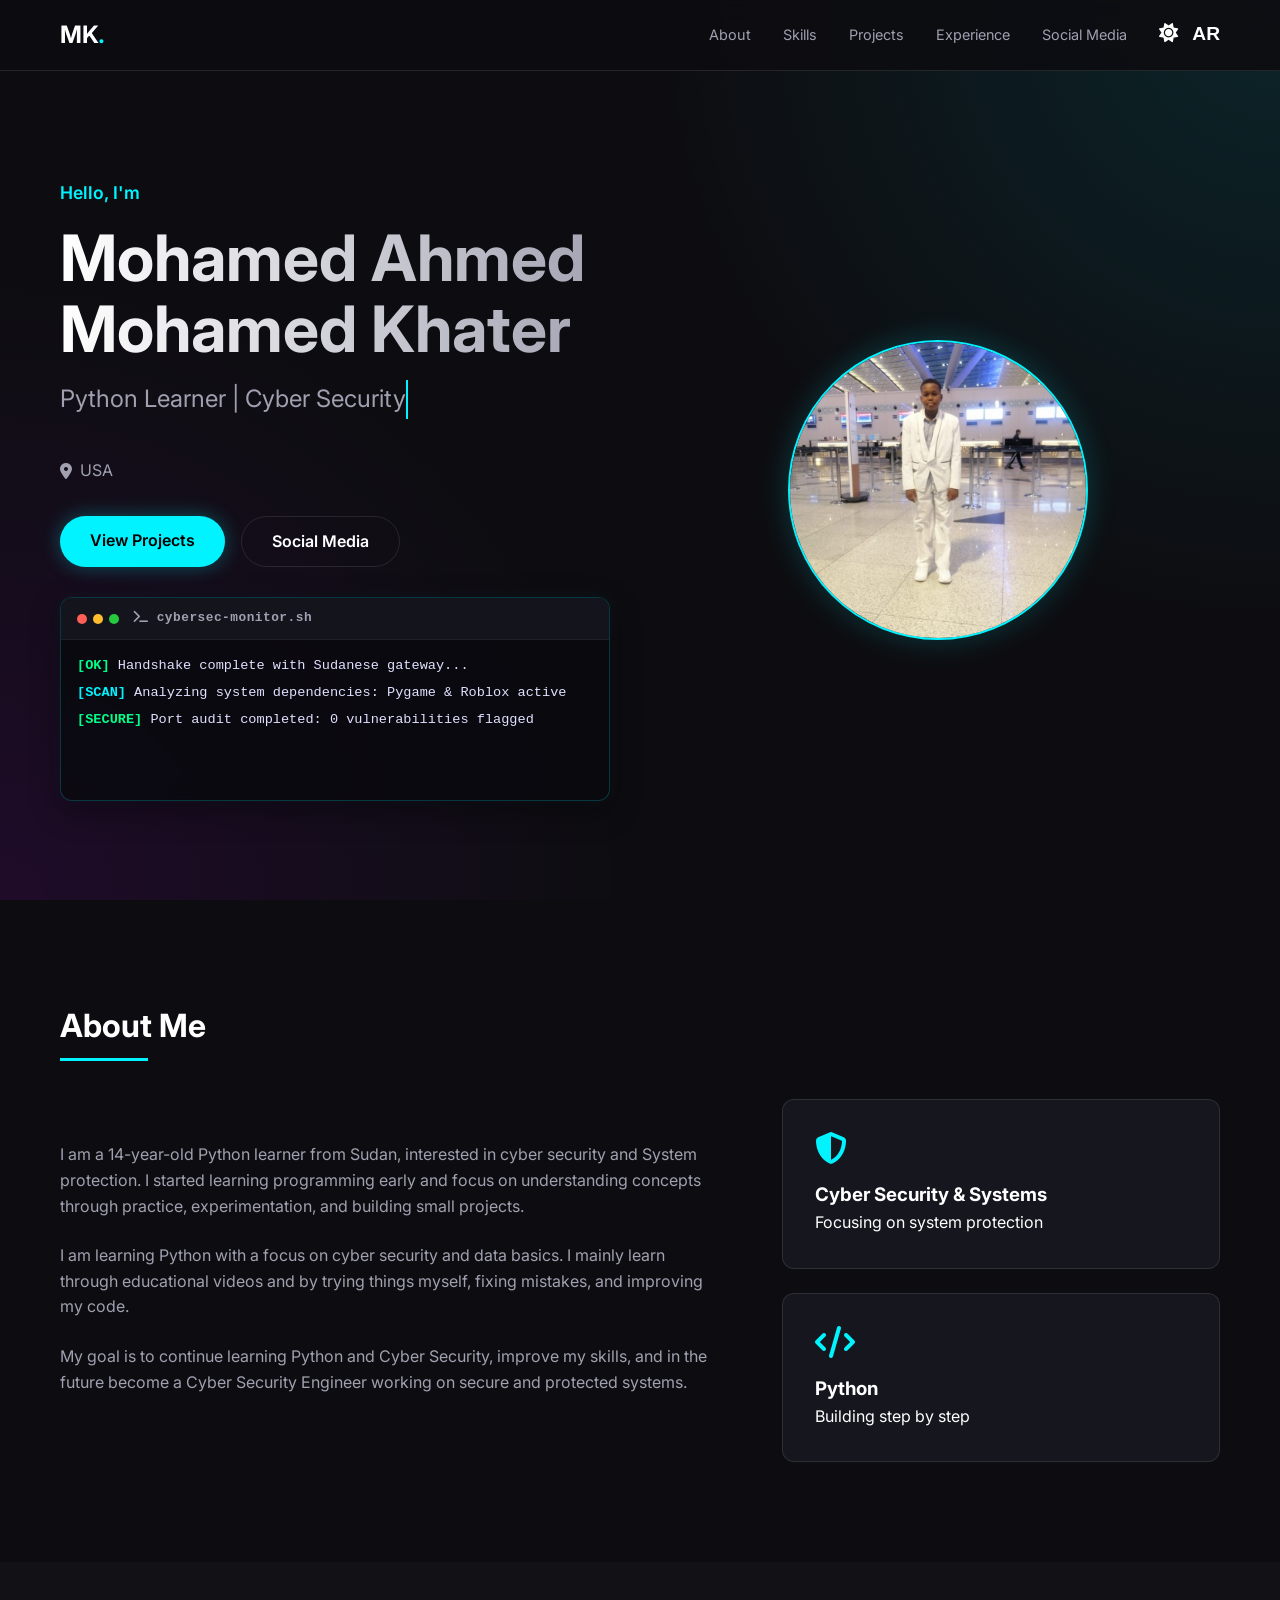
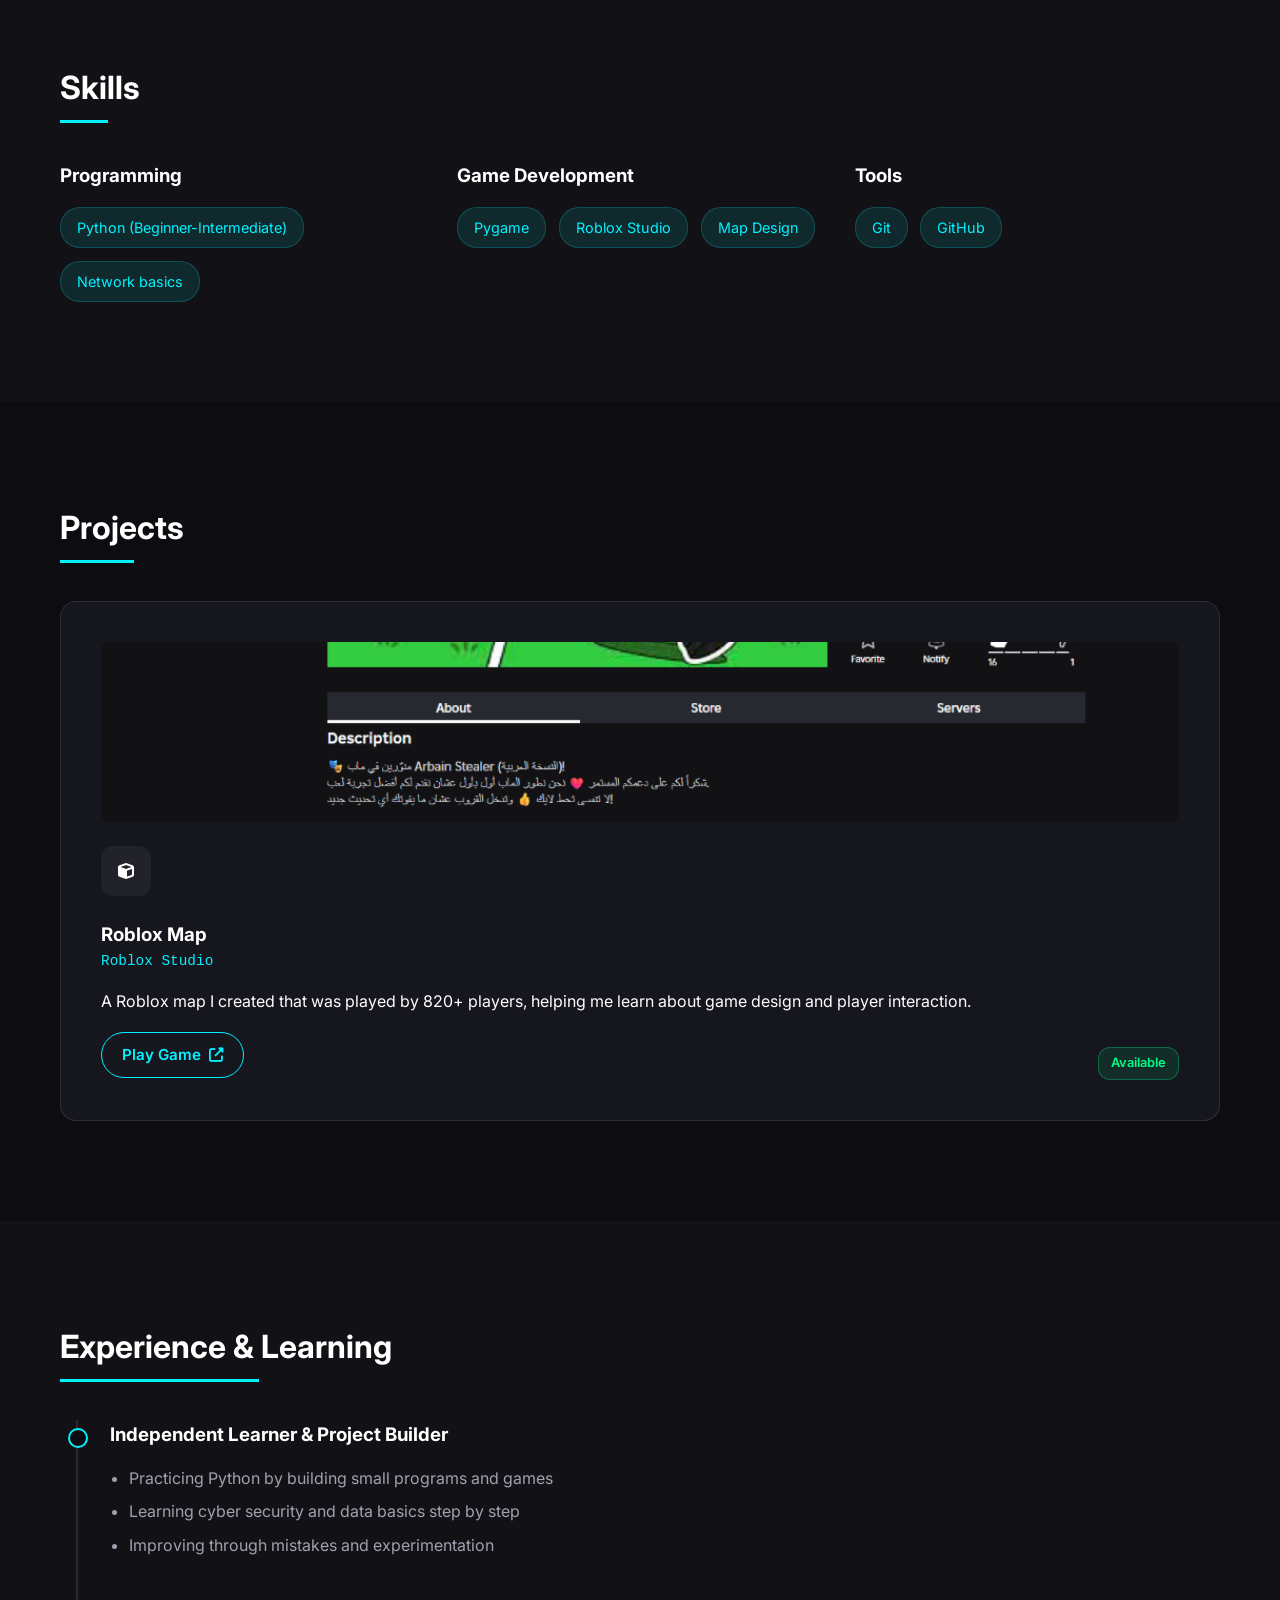
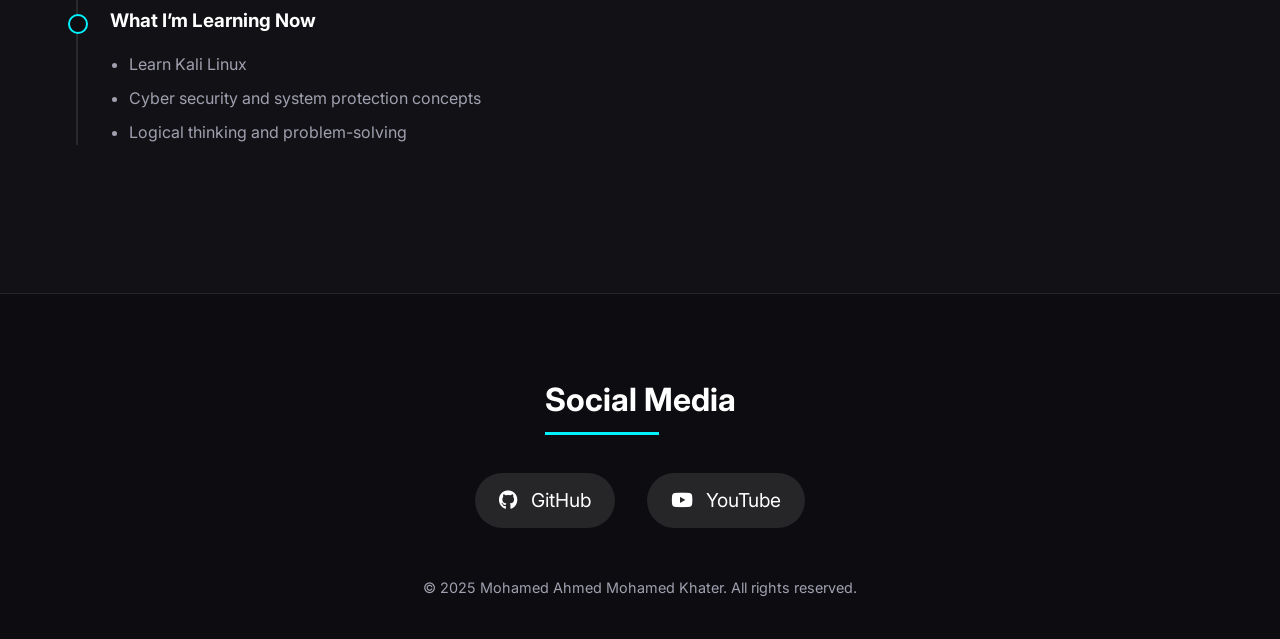
==== commit de5cd15f: "Add files via upload" ====
--- a/index.html
+++ b/index.html
@@ -1,202 +1,339 @@
-<!DOCTYPE html>
-<html lang="en">
-
-<head>
-    <meta charset="UTF-8">
-    <meta name="viewport" content="width=device-width, initial-scale=1.0">
-    <title>Mohamed Khater | Cyber Security</title>
-    <meta name="description"
-        content="Portfolio of Mohamed Ahmed Mohamed Khater - Python Learner and Cyber Security Enthusiast from Sudan.">
-    <link rel="preconnect" href="https://fonts.googleapis.com">
-    <link rel="preconnect" href="https://fonts.gstatic.com" crossorigin>
-    <link
-        href="https://fonts.googleapis.com/css2?family=Inter:wght@300;400;600;700&family=Cairo:wght@400;600;700&display=swap"
-        rel="stylesheet">
-    <link rel="stylesheet" href="style.css">
-    <link rel="stylesheet" href="https://cdnjs.cloudflare.com/ajax/libs/font-awesome/6.4.0/css/all.min.css">
-</head>
-
-<body>
-    <nav class="navbar">
-        <div class="container">
-            <a href="#" class="logo">MK<span class="dot">.</span></a>
-            <ul class="nav-links">
-                <li><a href="#about" data-i18n="nav_about">About</a></li>
-                <li><a href="#skills" data-i18n="nav_skills">Skills</a></li>
-                <li><a href="#projects" data-i18n="nav_projects">Projects</a></li>
-                <li><a href="#experience" data-i18n="nav_experience">Experience</a></li>
-                <li><a href="#contact" data-i18n="nav_contact">Contact</a></li>
-                <li>
-                    <button id="theme-toggle" class="theme-btn"><i class="fas fa-sun"></i></button>
-                    <button id="lang-toggle" class="theme-btn lang-btn"
-                        style="margin-left: 10px; font-weight: bold;">AR</button>
-                </li>
-            </ul>
-            <div class="hamburger">
-                <i class="fas fa-bars"></i>
-            </div>
-        </div>
-    </nav>
-
-    <header class="hero">
-        <div class="container hero-container">
-            <div class="hero-content">
-                <p class="greeting" data-i18n="hero_greeting">Hello, I'm</p>
-                <h1 data-i18n="hero_name">Mohamed Ahmed Mohamed Khater</h1>
-                <h2 class="typing-text" data-i18n="hero_title">Python Learner | Cyber Security</h2>
-                <p class="location"><i class="fas fa-map-marker-alt"></i> <span data-i18n="hero_location">Sudan</span>
-                </p>
-                <div class="cta-buttons">
-                    <a href="#projects" class="btn primary" data-i18n="btn_projects">View Projects</a>
-                    <a href="#contact" class="btn secondary" data-i18n="btn_contact">Contact Me</a>
-                </div>
-            </div>
-            <div class="hero-image">
-                <!-- Replace 'path/to/your/photo.jpg' with your actual photo path -->
-                <img src="profile.jpg" alt="Mohamed Ahmed Mohamed Khater">
-            </div>
-        </div>
-    </header>
-
-    <section id="about" class="section">
-        <div class="container">
-            <h2 class="section-title" data-i18n="about_title">About Me</h2>
-            <div class="about-content">
-                <div class="about-text">
-                    <p data-i18n="about_p1">I am a young Python learner from Sudan, interested in cyber security and
-                        System protection. I started learning programming early and focus on
-                        understanding concepts through practice, experimentation, and building small projects.</p>
-                    <p data-i18n="about_p2">I am learning Python with a focus on cyber security and data basics. I
-                        mainly learn
-                        through educational videos and by trying things myself, fixing mistakes, and improving my code.
-                    </p>
-                    <p data-i18n="about_p3">My goal is to continue learning Python and Cyber Security, improve my
-                        skills, and in the
-                        future become a Cyber Security Engineer working on secure and protected systems.</p>
-                </div>
-                <div class="highlights">
-                    <div class="highlight-card">
-                        <i class="fas fa-shield-alt"></i>
-                        <h3 data-i18n="card_ai_title">Cyber Security & Systems</h3>
-                        <p data-i18n="card_ai_desc">Focusing on system protection</p>
-                    </div>
-                    <div class="highlight-card">
-                        <i class="fas fa-code"></i>
-                        <h3 data-i18n="card_python_title">Python</h3>
-                        <p data-i18n="card_python_desc">Building step by step</p>
-                    </div>
-                </div>
-            </div>
-        </div>
-    </section>
-
-    <section id="skills" class="section alt-bg">
-        <div class="container">
-            <h2 class="section-title" data-i18n="skills_title">Skills</h2>
-            <div class="skills-grid">
-                <div class="skill-category">
-                    <h3 data-i18n="skill_prog">Programming</h3>
-                    <div class="skill-tags">
-                        <span class="skill-tag" data-i18n="skill_py">Python (Beginner-Intermediate)</span>
-                        <span class="skill-tag" data-i18n="skill_game_logic">Network basics</span>
-                    </div>
-                </div>
-
-                <div class="skill-category">
-                    <h3 data-i18n="skill_gamedev">Game Development</h3>
-                    <div class="skill-tags">
-                        <span class="skill-tag">Pygame</span>
-                        <span class="skill-tag">Roblox Studio</span>
-                        <span class="skill-tag" data-i18n="skill_map">Map Design</span>
-                    </div>
-                </div>
-                <div class="skill-category">
-                    <h3 data-i18n="skill_tools">Tools</h3>
-                    <div class="skill-tags">
-                        <span class="skill-tag">Git</span>
-                        <span class="skill-tag">GitHub</span>
-                    </div>
-                </div>
-            </div>
-        </div>
-    </section>
-
-    <section id="projects" class="section">
-        <div class="container">
-            <h2 class="section-title" data-i18n="projects_title">Projects</h2>
-            <div class="project-card">
-                <div class="project-img-container">
-                    <img src="roblox_map.png" alt="Roblox Map" class="project-img">
-                </div>
-                <div class="card-icon"><i class="fas fa-cube"></i></div>
-                <h3 data-i18n="proj_roblox_title">Roblox Map</h3>
-                <p class="tech-stack">Roblox Studio</p>
-                <p data-i18n="proj_roblox_desc">A Roblox map I created that was played by 820+ players, helping me
-                    learn about game design and player interaction.</p>
-                <div class="project-actions">
-                    <a href="https://www.roblox.com/games/134300561660119/arbain-stealer" target="_blank"
-                        class="project-link" data-i18n="play_game">Play Game <i
-                            class="fas fa-external-link-alt"></i></a>
-                    <span class="status-badge available" data-i18n="status_available">Available</span>
-                </div>
-            </div>
-        </div>
-        </div>
-    </section>
-
-    <section id="experience" class="section alt-bg">
-        <div class="container">
-            <h2 class="section-title" data-i18n="exp_title">Experience & Learning</h2>
-            <div class="timeline">
-                <div class="timeline-item">
-
-                    <div class="content">
-                        <h3 data-i18n="exp_role1">Independent Learner & Project Builder</h3>
-                        <ul>
-                            <li data-i18n="exp_list1_1">Practicing Python by building small programs and games</li>
-                            <li data-i18n="exp_list1_2">Learning cyber security and data basics step by step</li>
-                            <li data-i18n="exp_list1_3">Improving through mistakes and experimentation</li>
-                        </ul>
-                    </div>
-                </div>
-                <div class="timeline-item">
-
-                    <div class="content">
-                        <h3 data-i18n="exp_role2">What I’m Learning Now</h3>
-                        <ul>
-                            <li data-i18n="exp_list2_1">Learn Kali Linux</li>
-                            <li data-i18n="exp_list2_2">Cyber security and system protection concepts</li>
-                            <li data-i18n="exp_list2_3">Logical thinking and problem-solving</li>
-                        </ul>
-                    </div>
-                </div>
-            </div>
-        </div>
-    </section>
-
-    <footer id="contact">
-        <div class="container">
-            <h2 class="section-title" data-i18n="contact_title">Social Media</h2>
-            <div class="social-links">
-                <a href="https://github.com/de77fult" target="_blank" class="social-btn github">
-                    <i class="fab fa-github"></i> GitHub
-                </a>
-                <a href="https://www.youtube.com/@MohamedTechnology-z4c" target="_blank" class="social-btn youtube">
-                    <i class="fab fa-youtube"></i> YouTube
-                </a>
-            </div>
-            <p class="copyright" data-i18n="copyright">&copy; 2025 Mohamed Ahmed Mohamed Khater. All rights reserved.
-            </p>
-        </div>
-    </footer>
-
-    <div id="image-modal" class="modal">
-        <span class="close">&times;</span>
-        <img class="modal-content" id="full-image">
-        <div id="caption"></div>
-    </div>
-
-    <script src="script.js"></script>
-</body>
-
-</html>+<!DOCTYPE html>
+<html lang="en">
+
+<head>
+    <meta charset="UTF-8">
+    <meta name="viewport" content="width=device-width, initial-scale=1.0">
+    <title>Mohamed Khater | Cyber Security</title>
+    <meta name="description"
+        content="Portfolio of Mohamed Ahmed Mohamed Khater - Python Learner and Cyber Security Enthusiast from Sudan.">
+    <link rel="preconnect" href="https://fonts.googleapis.com">
+    <link rel="preconnect" href="https://fonts.gstatic.com" crossorigin>
+    <link
+        href="https://fonts.googleapis.com/css2?family=Inter:wght@300;400;600;700&family=Cairo:wght@400;600;700&display=swap"
+        rel="stylesheet">
+    <link rel="stylesheet" href="style.css">
+    <link rel="stylesheet" href="https://cdnjs.cloudflare.com/ajax/libs/font-awesome/6.4.0/css/all.min.css">
+</head>
+
+<body>
+    <nav class="navbar">
+        <div class="container">
+            <a href="#" class="logo">MK<span class="dot">.</span></a>
+            <ul class="nav-links">
+                <li><a href="#about" data-i18n="nav_about">About</a></li>
+                <li><a href="#skills" data-i18n="nav_skills">Skills</a></li>
+                <li><a href="#projects" data-i18n="nav_projects">Projects</a></li>
+                <li><a href="#experience" data-i18n="nav_experience">Experience</a></li>
+                <li><a href="#contact" data-i18n="nav_contact">Contact</a></li>
+                <li>
+                    <button id="theme-toggle" class="theme-btn"><i class="fas fa-sun"></i></button>
+                    <button id="lang-toggle" class="theme-btn lang-btn"
+                        style="margin-left: 10px; font-weight: bold;">AR</button>
+                </li>
+            </ul>
+            <div class="hamburger">
+                <i class="fas fa-bars"></i>
+            </div>
+        </div>
+    </nav>
+
+    <header class="hero">
+        <div class="container hero-container">
+            <div class="hero-content">
+                <p class="greeting" data-i18n="hero_greeting">Hello, I'm</p>
+                <h1 data-i18n="hero_name">Mohamed Ahmed Mohamed Khater</h1>
+                <h2 class="typing-text" data-i18n="hero_title">Python Learner | Cyber Security</h2>
+                <p class="location"><i class="fas fa-map-marker-alt"></i> <span data-i18n="hero_location">Sudan</span>
+                </p>
+                <div class="cta-buttons">
+                    <a href="#projects" class="btn primary" data-i18n="btn_projects">View Projects</a>
+                    <a href="#contact" class="btn secondary" data-i18n="btn_contact">Contact Me</a>
+                </div>
+
+                <!-- Live Cyber Terminal Widget -->
+                <div class="cyber-terminal">
+                    <div class="terminal-header">
+                        <div class="terminal-dots">
+                            <span class="dot-red"></span>
+                            <span class="dot-yellow"></span>
+                            <span class="dot-green"></span>
+                        </div>
+                        <span class="terminal-title"><i class="fas fa-terminal"></i> cybersec-monitor.sh</span>
+                    </div>
+                    <div class="terminal-body" id="cyber-logs">
+                        <!-- Simulated security logs will output dynamically -->
+                    </div>
+                </div>
+            </div>
+            <div class="hero-image" id="hero-image-container">
+                <!-- Replace 'path/to/your/photo.jpg' with your actual photo path -->
+                <img src="profile.jpg" alt="Mohamed Ahmed Mohamed Khater" id="profile-photo-img">
+                <div class="photo-placeholder" id="profile-photo-placeholder" style="display: none;">
+                    <i class="fas fa-user-shield"></i>
+                    <h3 style="font-size: 1.5rem; margin-top: 10px;" data-i18n="photo_hidden">Profile Secured</h3>
+                </div>
+            </div>
+        </div>
+    </header>
+
+    <section id="about" class="section">
+        <div class="container">
+            <h2 class="section-title" data-i18n="about_title">About Me</h2>
+            <div class="about-content">
+                <div class="about-text">
+                    <p data-i18n="about_p1">I am a young Python learner from Sudan, interested in cyber security and
+                        System protection. I started learning programming early and focus on
+                        understanding concepts through practice, experimentation, and building small projects.</p>
+                    <p data-i18n="about_p2">I am learning Python with a focus on cyber security and data basics. I
+                        mainly learn
+                        through educational videos and by trying things myself, fixing mistakes, and improving my code.
+                    </p>
+                    <p data-i18n="about_p3">My goal is to continue learning Python and Cyber Security, improve my
+                        skills, and in the
+                        future become a Cyber Security Engineer working on secure and protected systems.</p>
+                </div>
+                <div class="highlights">
+                    <div class="highlight-card">
+                        <i class="fas fa-shield-alt"></i>
+                        <h3 data-i18n="card_ai_title">Cyber Security & Systems</h3>
+                        <p data-i18n="card_ai_desc">Focusing on system protection</p>
+                    </div>
+                    <div class="highlight-card">
+                        <i class="fas fa-code"></i>
+                        <h3 data-i18n="card_python_title">Python</h3>
+                        <p data-i18n="card_python_desc">Building step by step</p>
+                    </div>
+                </div>
+            </div>
+        </div>
+    </section>
+
+    <section id="skills" class="section alt-bg">
+        <div class="container">
+            <h2 class="section-title" data-i18n="skills_title">Skills</h2>
+            <div class="skills-grid">
+                <div class="skill-category">
+                    <h3 data-i18n="skill_prog">Programming</h3>
+                    <div class="skill-tags">
+                        <span class="skill-tag" data-i18n="skill_py">Python (Beginner-Intermediate)</span>
+                        <span class="skill-tag" data-i18n="skill_game_logic">Network basics</span>
+                    </div>
+                </div>
+
+                <div class="skill-category">
+                    <h3 data-i18n="skill_gamedev">Game Development</h3>
+                    <div class="skill-tags">
+                        <span class="skill-tag">Pygame</span>
+                        <span class="skill-tag">Roblox Studio</span>
+                        <span class="skill-tag" data-i18n="skill_map">Map Design</span>
+                    </div>
+                </div>
+                <div class="skill-category">
+                    <h3 data-i18n="skill_tools">Tools</h3>
+                    <div class="skill-tags">
+                        <span class="skill-tag">Git</span>
+                        <span class="skill-tag">GitHub</span>
+                    </div>
+                </div>
+            </div>
+        </div>
+    </section>
+
+    <section id="projects" class="section">
+        <div class="container">
+            <h2 class="section-title" data-i18n="projects_title">Projects</h2>
+            <div class="projects-grid" id="projects-container">
+                <!-- Projects will be dynamically loaded by script.js -->
+            </div>
+        </div>
+    </section>
+
+    <section id="experience" class="section alt-bg">
+        <div class="container">
+            <h2 class="section-title" data-i18n="exp_title">Experience & Learning</h2>
+            <div class="timeline">
+                <div class="timeline-item">
+
+                    <div class="content">
+                        <h3 data-i18n="exp_role1">Independent Learner & Project Builder</h3>
+                        <ul>
+                            <li data-i18n="exp_list1_1">Practicing Python by building small programs and games</li>
+                            <li data-i18n="exp_list1_2">Learning cyber security and data basics step by step</li>
+                            <li data-i18n="exp_list1_3">Improving through mistakes and experimentation</li>
+                        </ul>
+                    </div>
+                </div>
+                <div class="timeline-item">
+
+                    <div class="content">
+                        <h3 data-i18n="exp_role2">What I’m Learning Now</h3>
+                        <ul>
+                            <li data-i18n="exp_list2_1">Learn Kali Linux</li>
+                            <li data-i18n="exp_list2_2">Cyber security and system protection concepts</li>
+                            <li data-i18n="exp_list2_3">Logical thinking and problem-solving</li>
+                        </ul>
+                    </div>
+                </div>
+            </div>
+        </div>
+    </section>
+
+    <footer id="contact">
+        <div class="container">
+            <h2 class="section-title" data-i18n="contact_title">Social Media</h2>
+            <div class="social-links">
+                <a href="https://github.com/de77fult" target="_blank" class="social-btn github">
+                    <i class="fab fa-github"></i> GitHub
+                </a>
+                <a href="https://www.youtube.com/@MohamedTechnology-z4c" target="_blank" class="social-btn youtube">
+                    <i class="fab fa-youtube"></i> YouTube
+                </a>
+            </div>
+            <p class="copyright" data-i18n="copyright">&copy; 2025 Mohamed Ahmed Mohamed Khater. All rights reserved.
+            </p>
+        </div>
+    </footer>
+
+    <div id="image-modal" class="modal">
+        <span class="close">&times;</span>
+        <img class="modal-content" id="full-image">
+        <div id="caption"></div>
+    </div>
+
+    <!-- Admin Dashboard Modal -->
+    <div id="admin-modal" class="admin-dashboard-modal" style="display: none;">
+        <div class="admin-modal-content">
+            <div class="admin-modal-header">
+                <h2><i class="fas fa-user-cog"></i> <span data-i18n="admin_panel_title">Admin Control Center</span></h2>
+                <span class="admin-close">&times;</span>
+            </div>
+            
+            <!-- IP Verification View -->
+            <div id="admin-verification-view" class="admin-view">
+                <div class="verification-card">
+                    <div class="shield-icon"><i class="fas fa-shield-alt pulse"></i></div>
+                    <h3 data-i18n="verifying_identity">Verifying Identity...</h3>
+                    <p class="security-status" data-i18n="checking_ip">Checking visitor IP address against system policy...</p>
+                    <div class="ip-display" id="visitor-ip-display">IP: ...</div>
+                    <div class="spinner"></div>
+                </div>
+            </div>
+
+            <!-- Access Denied View -->
+            <div id="admin-denied-view" class="admin-view" style="display: none;">
+                <div class="verification-card denied">
+                    <div class="shield-icon text-danger"><i class="fas fa-lock"></i></div>
+                    <h3 data-i18n="access_denied">Access Denied</h3>
+                    <p class="security-status text-danger" data-i18n="ip_not_authorized">Your IP address is not authorized to access this administration panel.</p>
+                    <div class="ip-info-box">
+                        <div><strong>Authorized IP:</strong> 46.110.178.138</div>
+                        <div><strong>Your IP:</strong> <span id="denied-ip-val">...</span></div>
+                    </div>
+                    <p class="security-note" data-i18n="security_logged">This security incident has been logged. Cyber Security policy strictly enforces access controls.</p>
+                </div>
+            </div>
+
+            <!-- Dashboard View -->
+            <div id="admin-dashboard-view" class="admin-view" style="display: none;">
+                <div class="dashboard-grid">
+                    <!-- Photo Management Section -->
+                    <div class="dashboard-card photo-mgmt">
+                        <h3><i class="fas fa-image"></i> <span data-i18n="photo_mgmt">Photo Management</span></h3>
+                        <p class="card-desc" data-i18n="photo_mgmt_desc">Toggle visibility of your profile photo on the homepage.</p>
+                        
+                        <div class="photo-status-box">
+                            <div class="status-indicator">
+                                <span class="indicator-dot active" id="photo-status-dot"></span>
+                                <span id="photo-status-text" data-i18n="photo_visible">Photo Status: Visible</span>
+                            </div>
+                            <button id="toggle-photo-btn" class="btn-dashboard danger-btn">
+                                <i class="fas fa-trash-alt"></i> <span id="toggle-photo-btn-text" data-i18n="delete_photo_btn">Delete Profile Photo</span>
+                            </button>
+                        </div>
+                    </div>
+
+                    <!-- Add Project Section -->
+                    <div class="dashboard-card project-mgmt">
+                        <h3><i class="fas fa-plus-circle"></i> <span data-i18n="add_project">Add New Project</span></h3>
+                        <p class="card-desc" data-i18n="add_project_desc">Fill out details in English and Arabic to expand your portfolio.</p>
+                        
+                        <form id="add-project-form" class="admin-form">
+                            <!-- Dual language Title -->
+                            <div class="form-row">
+                                <div class="form-group">
+                                    <label for="proj-title-en">Project Title (EN)</label>
+                                    <input type="text" id="proj-title-en" required placeholder="e.g., Cyber Scan Tool">
+                                </div>
+                                <div class="form-group">
+                                    <label for="proj-title-ar" dir="rtl" style="text-align: right;">عنوان المشروع (AR)</label>
+                                    <input type="text" id="proj-title-ar" required placeholder="مثال: أداة الفحص السيبراني" dir="rtl">
+                                </div>
+                            </div>
+
+                            <!-- Tech Stack and Status -->
+                            <div class="form-row">
+                                <div class="form-group">
+                                    <label for="proj-tech">Tech Stack (comma separated)</label>
+                                    <input type="text" id="proj-tech" required placeholder="e.g., Python, Socket, Kali">
+                                </div>
+                                <div class="form-group">
+                                    <label for="proj-status">Project Status</label>
+                                    <select id="proj-status">
+                                        <option value="available">Available / جاهز</option>
+                                        <option value="working">Working on / قيد العمل</option>
+                                    </select>
+                                </div>
+                            </div>
+
+                            <!-- Links and Image selector -->
+                            <!-- Link -->
+                            <div class="form-group">
+                                <label for="proj-link">Project / Play Game Link</label>
+                                <input type="url" id="proj-link" required placeholder="https://...">
+                            </div>
+
+                            <!-- Dual Language Description -->
+                            <div class="form-group">
+                                <label for="proj-desc-en">Project Description (EN)</label>
+                                <textarea id="proj-desc-en" required rows="3" placeholder="Brief explanation of the project features, tools used, and what you learned..."></textarea>
+                            </div>
+                            <div class="form-group">
+                                <label for="proj-desc-ar" dir="rtl" style="text-align: right;">وصف المشروع (AR)</label>
+                                <textarea id="proj-desc-ar" required rows="3" placeholder="شرح مبسط لمميزات المشروع، الأدوات المستخدمة، وما تعلمته..." dir="rtl"></textarea>
+                            </div>
+
+                            <button type="submit" class="btn-dashboard primary-btn">
+                                <i class="fas fa-save"></i> <span data-i18n="save_project">Save & Publish Project</span>
+                            </button>
+                        </form>
+                    </div>
+
+                    <!-- Manage Projects Section -->
+                    <div class="dashboard-card project-list-mgmt">
+                        <h3><i class="fas fa-folder-open"></i> <span data-i18n="manage_projects">Manage Custom Projects</span></h3>
+                        <p class="card-desc" data-i18n="manage_projects_desc">View and delete the custom projects you have added to your portfolio.</p>
+                        
+                        <div class="custom-projects-list" id="admin-custom-projects-list">
+                            <!-- Custom projects dynamically listed with delete buttons -->
+                        </div>
+                    </div>
+                </div>
+            </div>
+        </div>
+    </div>
+
+    <!-- Custom Cyber Notification Modal -->
+    <div id="cyber-alert" class="cyber-alert-overlay" style="display: none;">
+        <div class="cyber-alert-box">
+            <div class="cyber-alert-icon"><i class="fas fa-shield-alt"></i></div>
+            <h3 id="cyber-alert-title">System Notification</h3>
+            <p id="cyber-alert-msg">Operation completed successfully.</p>
+            <button id="cyber-alert-btn" class="btn-dashboard primary-btn" style="margin-top: 15px; width: auto; padding: 10px 30px;">ACKNOWLEDGE</button>
+        </div>
+    </div>
+
+    <script src="script.js"></script>
+</body>
+
+</html>
--- a/style.css
+++ b/style.css
@@ -826,4 +826,658 @@
 body.rtl .section-title::after {
     left: auto;
     right: 0;
-}+}
+
+/* ==========================================================================
+   Admin Control Center & Glassmorphic Dashboard Styles
+   ========================================================================== */
+
+/* Fullscreen Modal Overlay */
+.admin-dashboard-modal {
+    position: fixed;
+    z-index: 1500;
+    left: 0;
+    top: 0;
+    width: 100%;
+    height: 100%;
+    overflow: auto;
+    background-color: rgba(6, 6, 9, 0.85);
+    backdrop-filter: blur(12px);
+    -webkit-backdrop-filter: blur(12px);
+    display: flex;
+    align-items: center;
+    justify-content: center;
+    padding: 20px;
+    animation: fadeIn 0.4s ease-out;
+}
+
+@keyframes fadeIn {
+    from { opacity: 0; }
+    to { opacity: 1; }
+}
+
+/* Glassmorphic Modal Content Card */
+.admin-modal-content {
+    background: rgba(22, 22, 31, 0.75);
+    border: 1px solid var(--border-color);
+    box-shadow: 0 20px 50px rgba(0, 0, 0, 0.5), 
+                inset 0 1px 0 rgba(255, 255, 255, 0.1);
+    border-radius: 20px;
+    width: 100%;
+    max-width: 900px;
+    max-height: 90vh;
+    display: flex;
+    flex-direction: column;
+    overflow: hidden;
+    position: relative;
+    backdrop-filter: blur(20px);
+    -webkit-backdrop-filter: blur(20px);
+    animation: slideUp 0.4s cubic-bezier(0.16, 1, 0.3, 1);
+}
+
+@keyframes slideUp {
+    from { transform: translateY(40px); opacity: 0; }
+    to { transform: translateY(0); opacity: 1; }
+}
+
+/* Linear Gradient Border Top Accent */
+.admin-modal-content::before {
+    content: '';
+    position: absolute;
+    top: 0;
+    left: 0;
+    width: 100%;
+    height: 4px;
+    background: linear-gradient(90deg, var(--primary), var(--secondary));
+}
+
+/* Header */
+.admin-modal-header {
+    display: flex;
+    justify-content: space-between;
+    align-items: center;
+    padding: 24px 32px;
+    border-bottom: 1px solid var(--border-color);
+}
+
+.admin-modal-header h2 {
+    font-size: 1.5rem;
+    font-weight: 700;
+    color: var(--text-primary);
+    display: flex;
+    align-items: center;
+    gap: 12px;
+}
+
+.admin-modal-header h2 i {
+    color: var(--primary);
+}
+
+.admin-close {
+    font-size: 1.8rem;
+    font-weight: 400;
+    color: var(--text-secondary);
+    cursor: pointer;
+    transition: all 0.2s;
+    line-height: 1;
+}
+
+.admin-close:hover {
+    color: #ff3366;
+    transform: scale(1.1);
+}
+
+/* Dynamic Views */
+.admin-view {
+    padding: 32px;
+    overflow-y: auto;
+    flex: 1;
+}
+
+/* Security Verification Card & Loader */
+.verification-card {
+    display: flex;
+    flex-direction: column;
+    align-items: center;
+    justify-content: center;
+    padding: 40px;
+    text-align: center;
+}
+
+.verification-card.denied {
+    border: 1px solid rgba(255, 51, 102, 0.2);
+    border-radius: 16px;
+    background: rgba(255, 51, 102, 0.05);
+}
+
+.shield-icon {
+    width: 80px;
+    height: 80px;
+    background: rgba(0, 243, 255, 0.1);
+    border-radius: 50%;
+    display: flex;
+    align-items: center;
+    justify-content: center;
+    font-size: 2.2rem;
+    color: var(--primary);
+    margin-bottom: 24px;
+    box-shadow: 0 0 20px rgba(0, 243, 255, 0.1);
+}
+
+.shield-icon.text-danger {
+    color: #ff3366;
+    background: rgba(255, 51, 102, 0.15);
+    box-shadow: 0 0 20px rgba(255, 51, 102, 0.15);
+}
+
+.shield-icon.pulse {
+    animation: shield-pulse 1.8s infinite ease-in-out;
+}
+
+@keyframes shield-pulse {
+    0% { transform: scale(1); box-shadow: 0 0 0 0 rgba(0, 243, 255, 0.4); }
+    70% { transform: scale(1.05); box-shadow: 0 0 0 15px rgba(0, 243, 255, 0); }
+    100% { transform: scale(1); box-shadow: 0 0 0 0 rgba(0, 243, 255, 0); }
+}
+
+.security-status {
+    color: var(--text-secondary);
+    font-size: 1rem;
+    margin: 8px 0 20px;
+    max-width: 450px;
+}
+
+.security-status.text-danger {
+    color: #ff88a8;
+}
+
+.security-note {
+    font-size: 0.85rem;
+    color: rgba(255, 255, 255, 0.4);
+    margin-top: 24px;
+}
+
+.ip-display {
+    background: rgba(255, 255, 255, 0.05);
+    border: 1px solid var(--border-color);
+    padding: 8px 20px;
+    border-radius: 50px;
+    font-family: monospace;
+    font-size: 1.1rem;
+    color: var(--primary);
+    margin-bottom: 24px;
+}
+
+.ip-info-box {
+    background: rgba(0, 0, 0, 0.2);
+    border: 1px solid rgba(255, 51, 102, 0.2);
+    padding: 16px 24px;
+    border-radius: 12px;
+    text-align: left;
+    margin: 15px 0;
+    font-family: monospace;
+    display: inline-block;
+}
+
+.ip-info-box div {
+    margin: 6px 0;
+    font-size: 0.95rem;
+}
+
+.ip-info-box div strong {
+    color: var(--text-secondary);
+}
+
+.ip-info-box #denied-ip-val {
+    color: #ff3366;
+}
+
+/* Spinner Loader */
+.spinner {
+    width: 40px;
+    height: 40px;
+    border: 3px solid rgba(255, 255, 255, 0.1);
+    border-top: 3px solid var(--primary);
+    border-radius: 50%;
+    animation: spin 1s infinite linear;
+}
+
+@keyframes spin {
+    0% { transform: rotate(0deg); }
+    100% { transform: rotate(360deg); }
+}
+
+/* Dashboard Layout Grid */
+.dashboard-grid {
+    display: grid;
+    grid-template-columns: 1fr;
+    gap: 24px;
+}
+
+.dashboard-card {
+    background: rgba(0, 0, 0, 0.15);
+    border: 1px solid var(--border-color);
+    border-radius: 16px;
+    padding: 24px;
+}
+
+.dashboard-card h3 {
+    font-size: 1.2rem;
+    font-weight: 600;
+    color: var(--text-primary);
+    margin-bottom: 8px;
+    display: flex;
+    align-items: center;
+    gap: 8px;
+}
+
+.dashboard-card h3 i {
+    color: var(--primary);
+}
+
+.card-desc {
+    color: var(--text-secondary);
+    font-size: 0.9rem;
+    margin-bottom: 20px;
+}
+
+/* Photo Management Controls */
+.photo-status-box {
+    display: flex;
+    align-items: center;
+    justify-content: space-between;
+    background: rgba(255, 255, 255, 0.03);
+    padding: 16px 20px;
+    border-radius: 12px;
+    border: 1px solid var(--border-color);
+}
+
+.status-indicator {
+    display: flex;
+    align-items: center;
+    gap: 10px;
+    font-weight: 600;
+    font-size: 0.95rem;
+}
+
+.indicator-dot {
+    width: 10px;
+    height: 10px;
+    border-radius: 50%;
+    background: #ff3366;
+}
+
+.indicator-dot.active {
+    background: #00ff88;
+    box-shadow: 0 0 10px rgba(0, 255, 136, 0.5);
+}
+
+/* Dashboard Custom Buttons */
+.btn-dashboard {
+    padding: 10px 20px;
+    border-radius: 8px;
+    border: none;
+    font-size: 0.9rem;
+    font-weight: 600;
+    cursor: pointer;
+    transition: all 0.3s ease;
+    display: inline-flex;
+    align-items: center;
+    gap: 8px;
+}
+
+.danger-btn {
+    background: rgba(255, 51, 102, 0.1);
+    color: #ff3366;
+    border: 1px solid rgba(255, 51, 102, 0.2);
+}
+
+.danger-btn:hover {
+    background: #ff3366;
+    color: #ffffff;
+    box-shadow: 0 4px 15px rgba(255, 51, 102, 0.3);
+}
+
+.primary-btn {
+    background: var(--primary);
+    color: #000000;
+    box-shadow: 0 4px 15px rgba(0, 243, 255, 0.2);
+    width: 100%;
+    justify-content: center;
+    padding: 14px 20px;
+    font-size: 1rem;
+    margin-top: 15px;
+}
+
+.primary-btn:hover {
+    transform: translateY(-2px);
+    box-shadow: 0 6px 25px rgba(0, 243, 255, 0.4);
+}
+
+/* Admin Form Elements */
+.admin-form {
+    display: flex;
+    flex-direction: column;
+    gap: 16px;
+}
+
+.form-row {
+    display: grid;
+    grid-template-columns: 1fr 1fr;
+    gap: 16px;
+}
+
+.form-group {
+    display: flex;
+    flex-direction: column;
+    gap: 6px;
+}
+
+.form-group label {
+    font-size: 0.85rem;
+    font-weight: 600;
+    color: var(--text-secondary);
+}
+
+.admin-form input,
+.admin-form select,
+.admin-form textarea {
+    background: rgba(255, 255, 255, 0.05);
+    border: 1px solid var(--border-color);
+    border-radius: 8px;
+    padding: 12px 16px;
+    color: var(--text-primary);
+    font-family: inherit;
+    font-size: 0.95rem;
+    transition: all 0.2s;
+    outline: none;
+}
+
+.admin-form input:focus,
+.admin-form select:focus,
+.admin-form textarea:focus {
+    border-color: var(--primary);
+    background: rgba(255, 255, 255, 0.08);
+    box-shadow: 0 0 10px rgba(0, 243, 255, 0.15);
+}
+
+.admin-form select option {
+    background: #16161f;
+    color: var(--text-primary);
+}
+
+/* Profile Photo secured placeholder animation */
+.photo-placeholder i {
+    font-size: 4.5rem;
+    color: var(--primary);
+    animation: pulse-avatar 3s infinite ease-in-out;
+}
+
+@keyframes pulse-avatar {
+    0% { transform: scale(1); opacity: 0.7; }
+    50% { transform: scale(1.08); opacity: 1; }
+    100% { transform: scale(1); opacity: 0.7; }
+}
+
+/* Responsive Overrides */
+@media (max-width: 768px) {
+    .form-row {
+        grid-template-columns: 1fr;
+    }
+    .admin-view {
+        padding: 20px;
+    }
+    .admin-modal-header {
+        padding: 16px 20px;
+    }
+    .photo-status-box {
+        flex-direction: column;
+        gap: 15px;
+        align-items: flex-start;
+    }
+    .btn-dashboard {
+        width: 100%;
+        justify-content: center;
+    }
+}
+
+/* ==========================================================================
+   Cyber Terminal Widget & Custom Dynamic Alert Styles
+   ========================================================================== */
+
+/* Hero Cyber Terminal Widget */
+.cyber-terminal {
+    background: rgba(10, 10, 15, 0.85);
+    border: 1px solid rgba(0, 243, 255, 0.2);
+    border-radius: 12px;
+    margin-top: 30px;
+    width: 100%;
+    max-width: 550px;
+    font-family: 'Courier New', Courier, monospace;
+    overflow: hidden;
+    box-shadow: 0 10px 30px rgba(0, 0, 0, 0.4), 
+                0 0 15px rgba(0, 243, 255, 0.05);
+    transition: all 0.3s ease;
+    backdrop-filter: blur(10px);
+}
+
+.cyber-terminal:hover {
+    border-color: var(--primary);
+    box-shadow: 0 12px 35px rgba(0, 0, 0, 0.5), 
+                0 0 25px rgba(0, 243, 255, 0.15);
+    transform: translateY(-2px);
+}
+
+.terminal-header {
+    background: rgba(22, 22, 31, 0.9);
+    padding: 10px 16px;
+    display: flex;
+    align-items: center;
+    border-bottom: 1px solid rgba(255, 255, 255, 0.05);
+}
+
+.terminal-dots {
+    display: flex;
+    gap: 6px;
+    margin-right: 15px;
+}
+
+.terminal-dots span {
+    width: 10px;
+    height: 10px;
+    border-radius: 50%;
+    display: inline-block;
+}
+
+.dot-red { background: #ff5f56; }
+.dot-yellow { background: #ffbd2e; }
+.dot-green { background: #27c93f; }
+
+.terminal-title {
+    color: var(--text-secondary);
+    font-size: 0.8rem;
+    font-weight: 600;
+    letter-spacing: 0.5px;
+}
+
+.terminal-body {
+    padding: 16px;
+    height: 160px;
+    overflow-y: auto;
+    display: flex;
+    flex-direction: column;
+    gap: 8px;
+    font-size: 0.85rem;
+    line-height: 1.4;
+    color: #e0e0ff;
+    text-align: left;
+}
+
+/* Custom Scrollbar for terminal & views */
+.terminal-body::-webkit-scrollbar,
+.admin-view::-webkit-scrollbar,
+.custom-projects-list::-webkit-scrollbar {
+    width: 6px;
+}
+.terminal-body::-webkit-scrollbar-track,
+.admin-view::-webkit-scrollbar-track,
+.custom-projects-list::-webkit-scrollbar-track {
+    background: rgba(0,0,0,0.1);
+}
+.terminal-body::-webkit-scrollbar-thumb,
+.admin-view::-webkit-scrollbar-thumb,
+.custom-projects-list::-webkit-scrollbar-thumb {
+    background: rgba(255,255,255,0.1);
+    border-radius: 4px;
+}
+.terminal-body::-webkit-scrollbar-thumb:hover,
+.admin-view::-webkit-scrollbar-thumb:hover,
+.custom-projects-list::-webkit-scrollbar-thumb:hover {
+    background: var(--primary);
+}
+
+.terminal-line {
+    opacity: 0;
+    transform: translateY(5px);
+    animation: printLine 0.3s forwards ease-out;
+}
+
+@keyframes printLine {
+    to { opacity: 1; transform: translateY(0); }
+}
+
+.t-green { color: #00ff88; font-weight: bold; }
+.t-cyan { color: #00f3ff; font-weight: bold; }
+.t-red { color: #ff3366; font-weight: bold; }
+.t-yellow { color: #ffae00; font-weight: bold; }
+
+/* Custom Glassmorphic Security Alert Overlay */
+.cyber-alert-overlay {
+    position: fixed;
+    z-index: 3000;
+    left: 0;
+    top: 0;
+    width: 100%;
+    height: 100%;
+    background-color: rgba(6, 6, 9, 0.7);
+    backdrop-filter: blur(8px);
+    display: flex;
+    align-items: center;
+    justify-content: center;
+    padding: 20px;
+    animation: fadeIn 0.3s ease-out;
+}
+
+.cyber-alert-box {
+    background: rgba(22, 22, 31, 0.95);
+    border: 1px solid var(--primary);
+    box-shadow: 0 15px 40px rgba(0, 243, 255, 0.2);
+    border-radius: 16px;
+    padding: 30px;
+    width: 100%;
+    max-width: 400px;
+    text-align: center;
+    animation: zoom 0.3s cubic-bezier(0.175, 0.885, 0.32, 1.275);
+}
+
+.cyber-alert-icon {
+    font-size: 3rem;
+    color: var(--primary);
+    margin-bottom: 16px;
+}
+
+.cyber-alert-box h3 {
+    font-size: 1.3rem;
+    color: var(--text-primary);
+    margin-bottom: 10px;
+}
+
+.cyber-alert-box p {
+    color: var(--text-secondary);
+    font-size: 0.95rem;
+    line-height: 1.5;
+}
+
+/* Custom Dynamic Project CRUD list in dashboard */
+.custom-projects-list {
+    display: flex;
+    flex-direction: column;
+    gap: 12px;
+    margin-top: 15px;
+    max-height: 250px;
+    overflow-y: auto;
+    padding-right: 8px;
+}
+
+.custom-proj-item {
+    display: flex;
+    align-items: center;
+    justify-content: space-between;
+    background: rgba(255, 255, 255, 0.03);
+    border: 1px solid var(--border-color);
+    padding: 10px 16px;
+    border-radius: 8px;
+    transition: all 0.2s;
+}
+
+.custom-proj-item:hover {
+    background: rgba(255, 255, 255, 0.05);
+    border-color: rgba(0, 243, 255, 0.2);
+}
+
+.custom-proj-info {
+    display: flex;
+    align-items: center;
+    gap: 12px;
+}
+
+.custom-proj-thumbnail {
+    width: 40px;
+    height: 40px;
+    border-radius: 6px;
+    object-fit: cover;
+    border: 1px solid var(--border-color);
+}
+
+.custom-proj-details {
+    display: flex;
+    flex-direction: column;
+    text-align: left;
+}
+
+.custom-proj-title-val {
+    font-weight: 600;
+    font-size: 0.95rem;
+    color: var(--text-primary);
+}
+
+.custom-proj-tech-val {
+    font-size: 0.75rem;
+    color: var(--primary);
+    font-family: monospace;
+}
+
+.btn-delete-proj {
+    background: none;
+    border: none;
+    color: rgba(255, 255, 255, 0.4);
+    cursor: pointer;
+    font-size: 1.1rem;
+    padding: 8px;
+    border-radius: 6px;
+    transition: all 0.2s;
+}
+
+.btn-delete-proj:hover {
+    color: #ff3366;
+    background: rgba(255, 51, 102, 0.15);
+}
+
+.empty-list-msg {
+    color: var(--text-secondary);
+    font-size: 0.9rem;
+    text-align: center;
+    padding: 20px 0;
+    font-style: italic;
+}
+
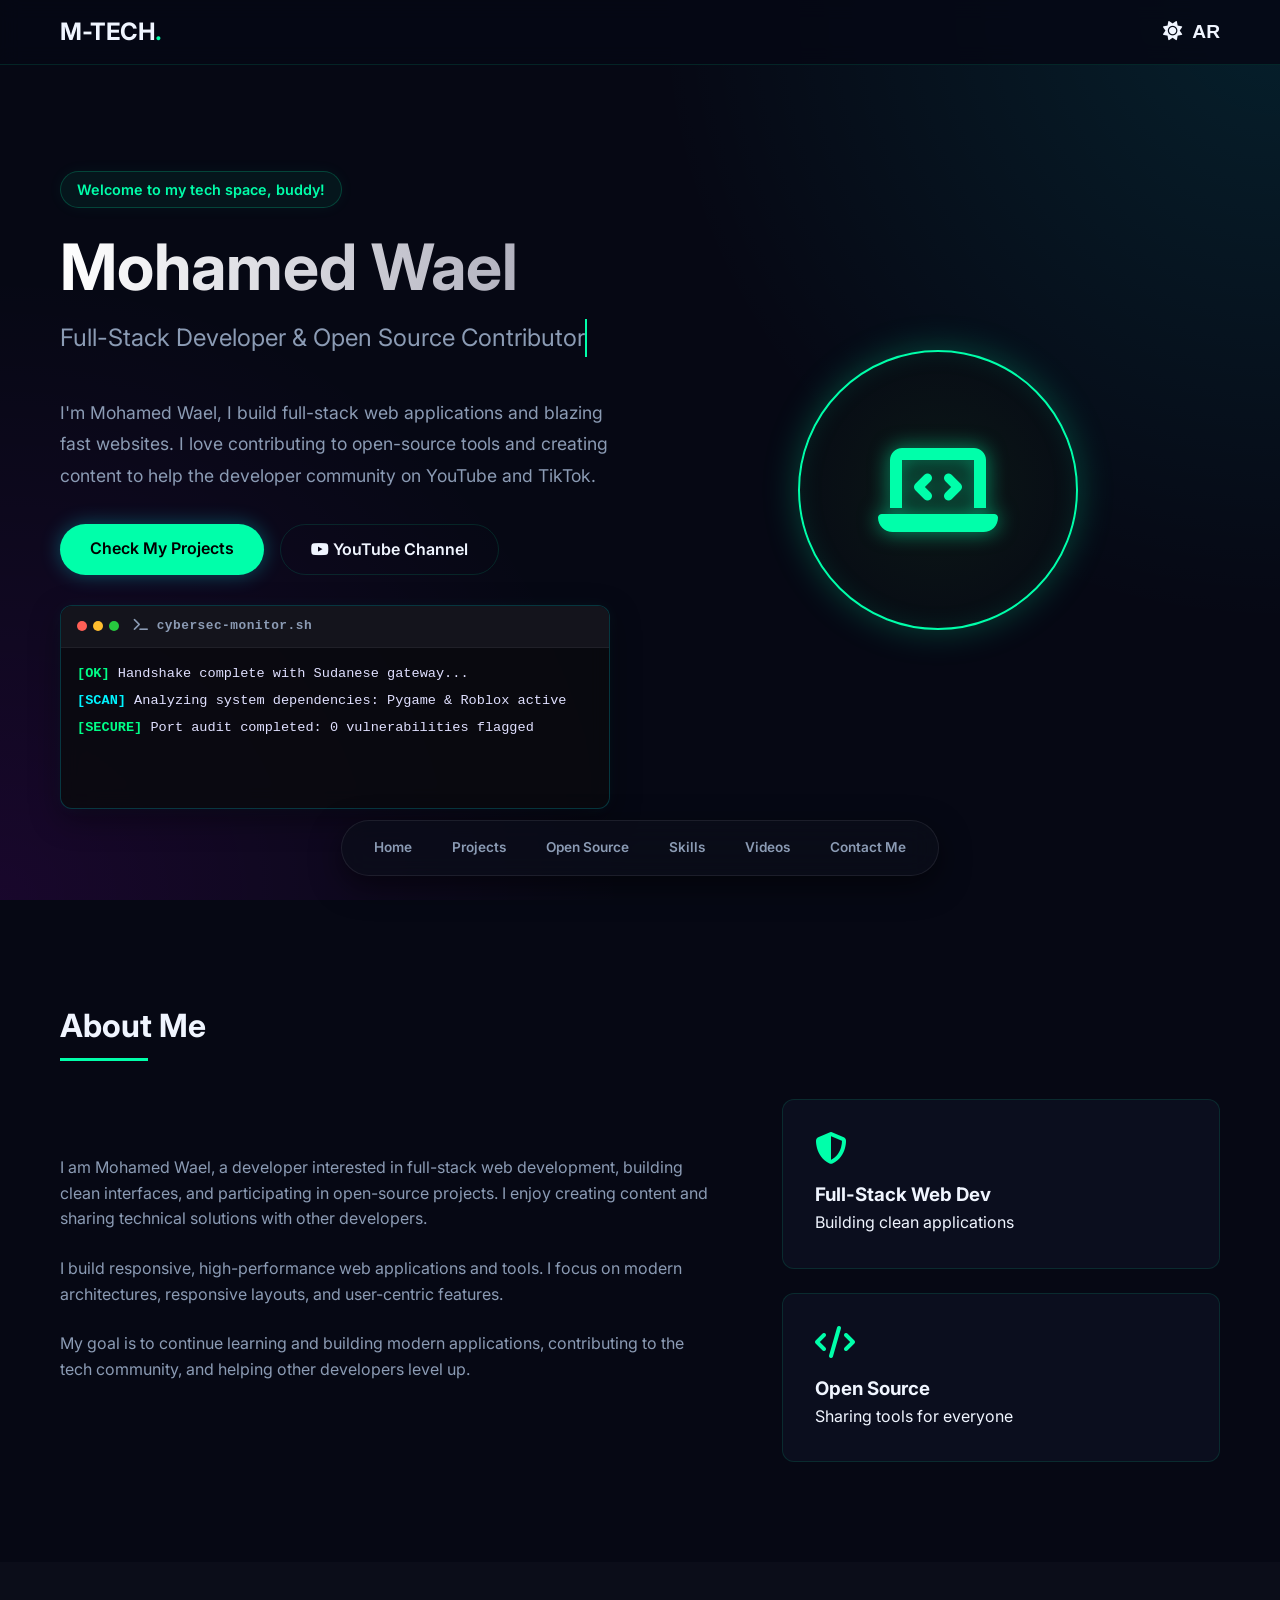
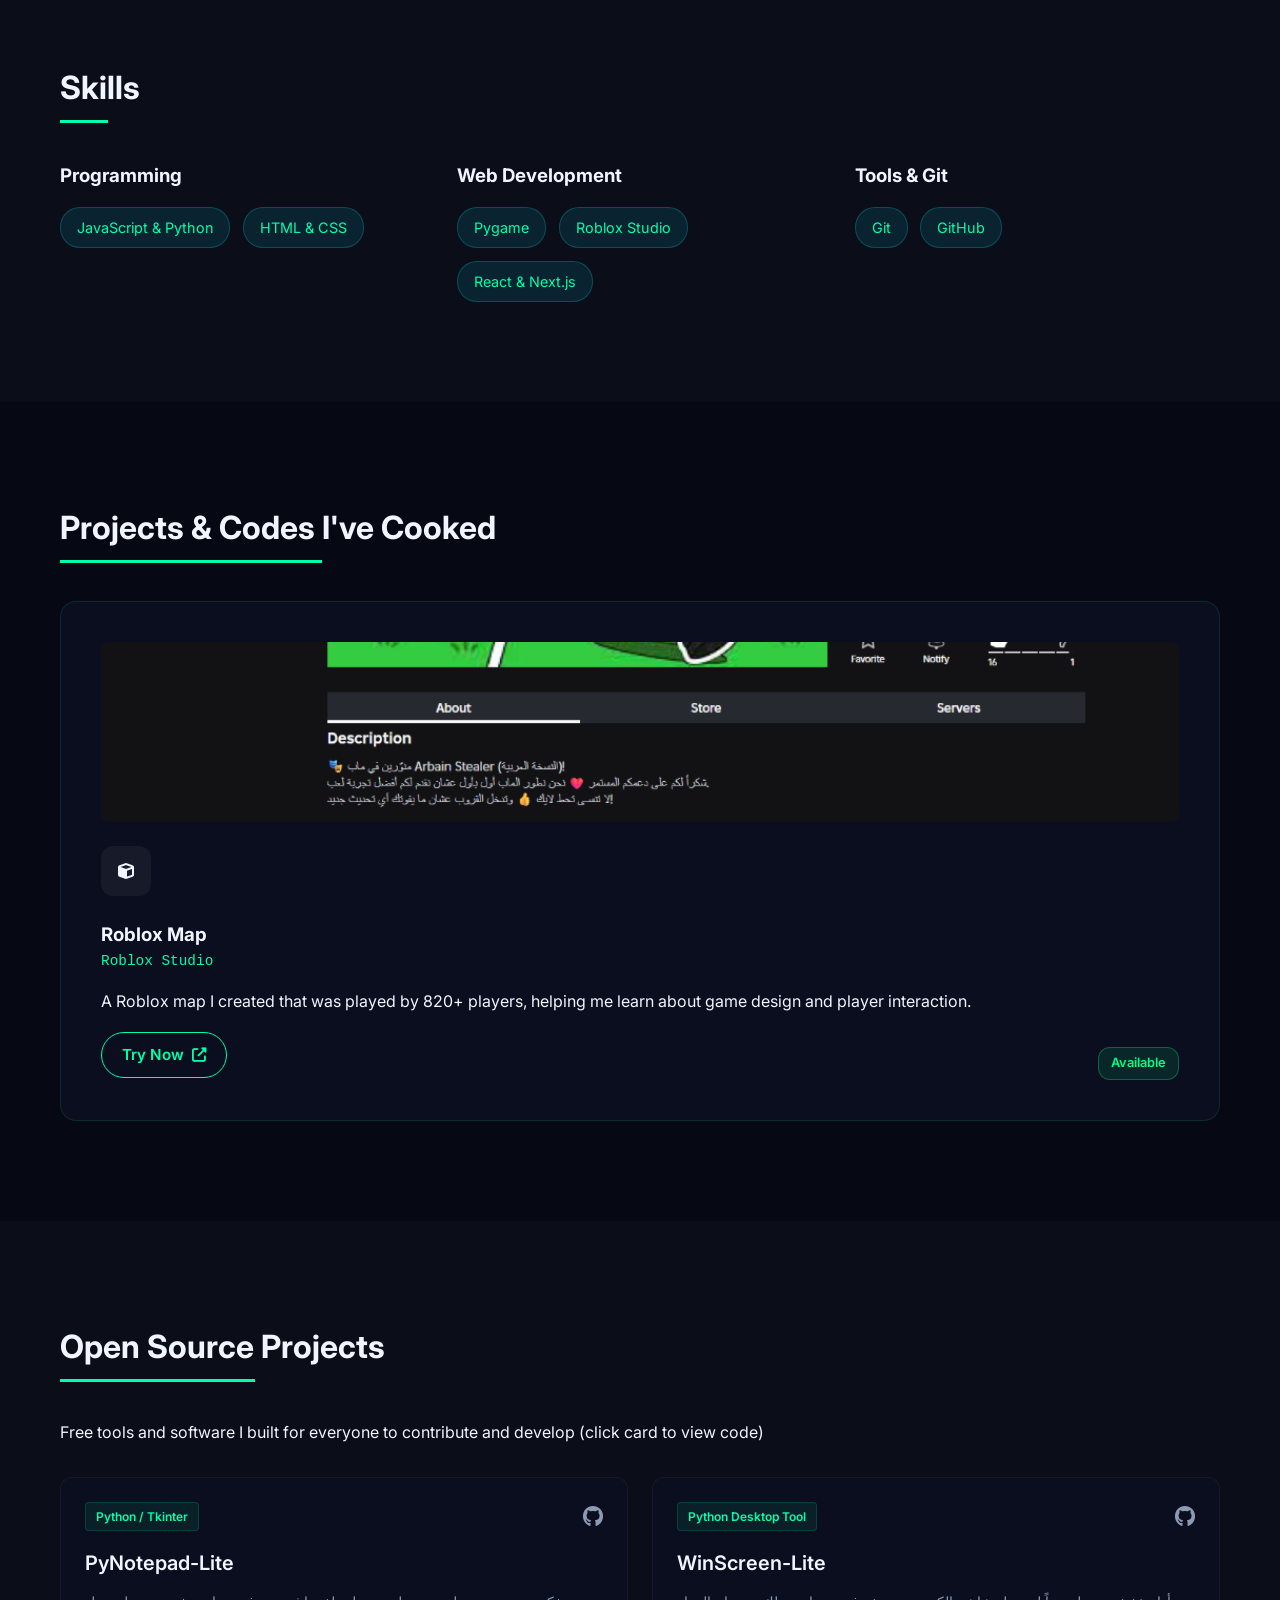
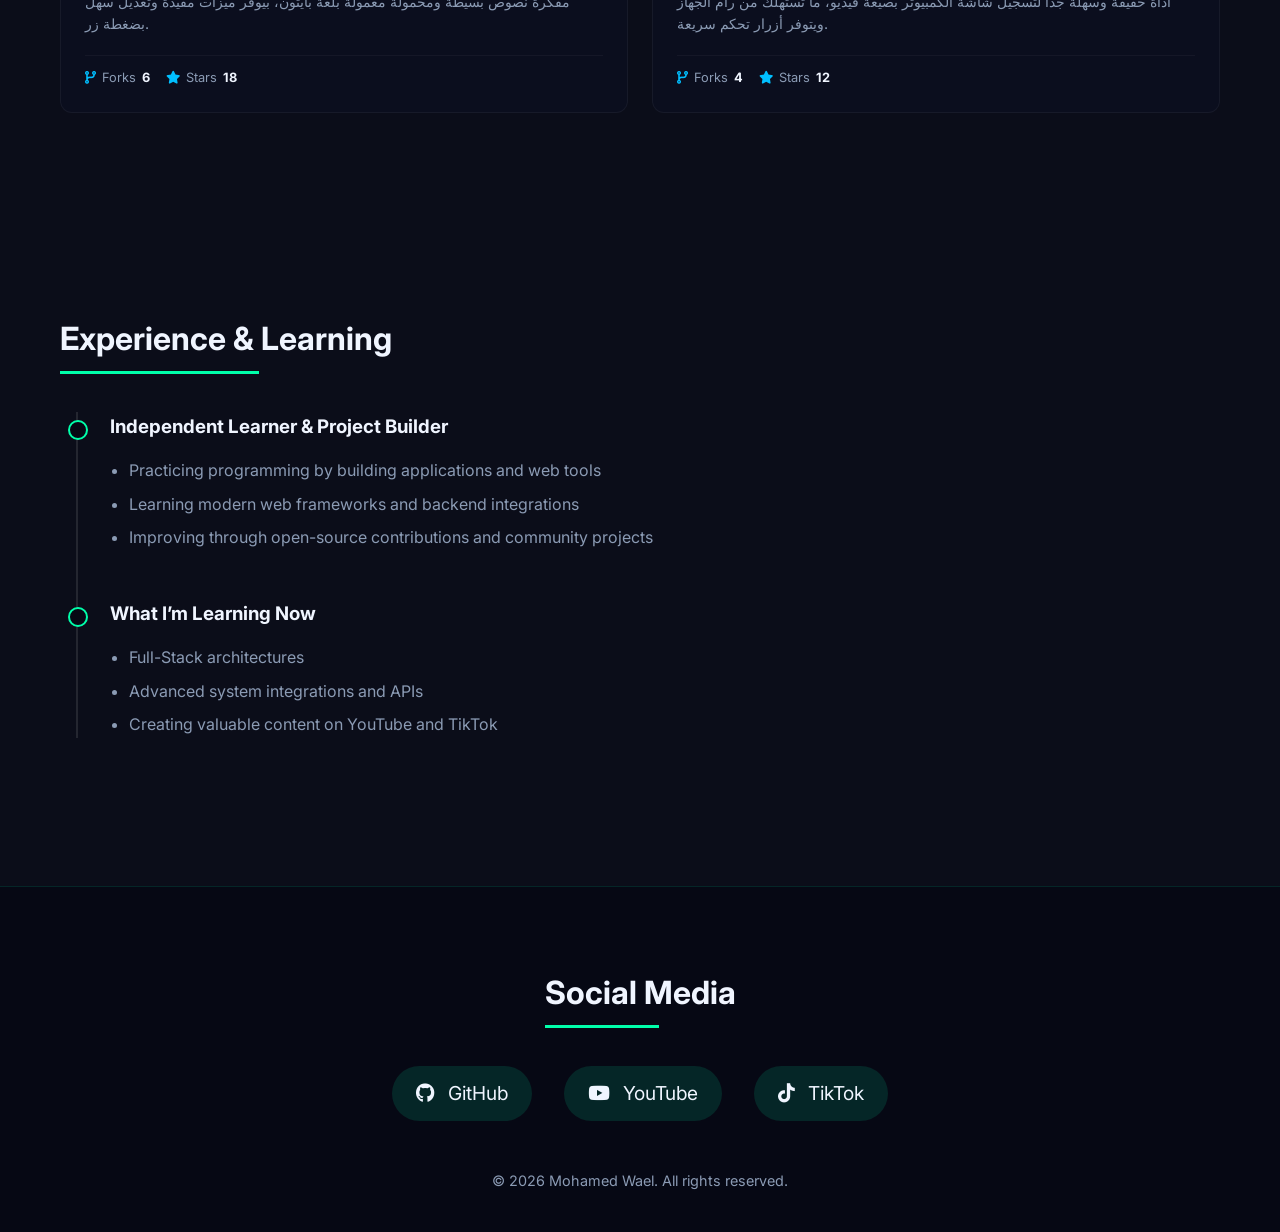
==== commit 9d308a7d: "Add files via upload" ====
--- a/index.html
+++ b/index.html
@@ -19,21 +19,10 @@
 <body>
     <nav class="navbar">
         <div class="container">
-            <a href="#" class="logo">MK<span class="dot">.</span></a>
-            <ul class="nav-links">
-                <li><a href="#about" data-i18n="nav_about">About</a></li>
-                <li><a href="#skills" data-i18n="nav_skills">Skills</a></li>
-                <li><a href="#projects" data-i18n="nav_projects">Projects</a></li>
-                <li><a href="#experience" data-i18n="nav_experience">Experience</a></li>
-                <li><a href="#contact" data-i18n="nav_contact">Contact</a></li>
-                <li>
-                    <button id="theme-toggle" class="theme-btn"><i class="fas fa-sun"></i></button>
-                    <button id="lang-toggle" class="theme-btn lang-btn"
-                        style="margin-left: 10px; font-weight: bold;">AR</button>
-                </li>
-            </ul>
-            <div class="hamburger">
-                <i class="fas fa-bars"></i>
+            <a href="#" class="logo">M-TECH<span class="dot">.</span></a>
+            <div class="top-nav-controls">
+                <button id="theme-toggle" class="theme-btn"><i class="fas fa-sun"></i></button>
+                <button id="lang-toggle" class="theme-btn lang-btn" style="margin-left: 10px; font-weight: bold;">AR</button>
             </div>
         </div>
     </nav>
@@ -41,14 +30,18 @@
     <header class="hero">
         <div class="container hero-container">
             <div class="hero-content">
-                <p class="greeting" data-i18n="hero_greeting">Hello, I'm</p>
-                <h1 data-i18n="hero_name">Mohamed Ahmed Mohamed Khater</h1>
-                <h2 class="typing-text" data-i18n="hero_title">Python Learner | Cyber Security</h2>
-                <p class="location"><i class="fas fa-map-marker-alt"></i> <span data-i18n="hero_location">Sudan</span>
-                </p>
+                <div class="hero-badge">
+                    <span data-i18n="hero_greeting_pill">منور يا زميلي في مساحتي التقنية</span>
+                </div>
+                <h1 data-i18n="hero_name">معاك محمد وائل</h1>
+                <h2 class="typing-text" data-i18n="hero_title">Full-Stack Developer & Open Source Contributor</h2>
+                <p class="hero-desc" data-i18n="hero_desc">أنا محمد وائل، بعمل تطبيقات ويب متكاملة ومواقع طلقة، وبحب أشارك في بناء الأدوات مفتوحة المصدر وصناعة المحتوى، اللي بيفيد مجتمع المطورين على يوتيوب وتيك توك.</p>
+                
                 <div class="cta-buttons">
-                    <a href="#projects" class="btn primary" data-i18n="btn_projects">View Projects</a>
-                    <a href="#contact" class="btn secondary" data-i18n="btn_contact">Contact Me</a>
+                    <a href="#projects" class="btn primary" data-i18n="btn_projects">بص على مشاريعي</a>
+                    <a href="https://www.youtube.com/@MohamedTechnology-z4c" target="_blank" class="btn secondary btn-youtube-follow">
+                        <i class="fab fa-youtube"></i> <span data-i18n="btn_youtube">تابعني على يوتيوب</span>
+                    </a>
                 </div>
 
                 <!-- Live Cyber Terminal Widget -->
@@ -67,11 +60,8 @@
                 </div>
             </div>
             <div class="hero-image" id="hero-image-container">
-                <!-- Replace 'path/to/your/photo.jpg' with your actual photo path -->
-                <img src="profile.jpg" alt="Mohamed Ahmed Mohamed Khater" id="profile-photo-img">
-                <div class="photo-placeholder" id="profile-photo-placeholder" style="display: none;">
-                    <i class="fas fa-user-shield"></i>
-                    <h3 style="font-size: 1.5rem; margin-top: 10px;" data-i18n="photo_hidden">Profile Secured</h3>
+                <div class="glowing-cyber-circle">
+                    <i class="fas fa-laptop-code"></i>
                 </div>
             </div>
         </div>
@@ -142,9 +132,45 @@
 
     <section id="projects" class="section">
         <div class="container">
-            <h2 class="section-title" data-i18n="projects_title">Projects</h2>
+            <h2 class="section-title" data-i18n="projects_title">المشاريع والأكواد اللي طبختها</h2>
             <div class="projects-grid" id="projects-container">
                 <!-- Projects will be dynamically loaded by script.js -->
+            </div>
+        </div>
+    </section>
+
+    <!-- Open Source Section -->
+    <section id="open-source" class="section alt-bg">
+        <div class="container">
+            <h2 class="section-title" data-i18n="open_source_title">مشاريع مفتوحة المصدر (Open Source)</h2>
+            <p class="section-subtitle" data-i18n="open_source_subtitle">أدوات وبرامج مجانية عملتها وللجميع للمشاركة والتطوير (اضغط على الكارت لفتح الكود)</p>
+            
+            <div class="open-source-grid">
+                <a href="https://github.com/de77fult/PyNotepad-Lite" target="_blank" class="os-card">
+                    <div class="os-card-header">
+                        <span class="os-tag">Python / Tkinter</span>
+                        <i class="fab fa-github"></i>
+                    </div>
+                    <h3>PyNotepad-Lite</h3>
+                    <p data-i18n="os_desc_notepad">مفكرة نصوص بسيطة ومحمولة معمولة بلغة بايثون، بيوفر ميزات مفيدة وتعديل سهل بضغطة زر.</p>
+                    <div class="os-card-footer">
+                        <span><i class="fas fa-code-branch"></i> Forks <strong class="forks-count">6</strong></span>
+                        <span><i class="fas fa-star"></i> Stars <strong class="stars-count">18</strong></span>
+                    </div>
+                </a>
+                
+                <a href="https://github.com/de77fult/WinScreen-Lite" target="_blank" class="os-card">
+                    <div class="os-card-header">
+                        <span class="os-tag">Python Desktop Tool</span>
+                        <i class="fab fa-github"></i>
+                    </div>
+                    <h3>WinScreen-Lite</h3>
+                    <p data-i18n="os_desc_winscreen">أداة خفيفة وسهلة جداً لتسجيل شاشة الكمبيوتر بصيغة فيديو، ما تستهلك من رام الجهاز ويتوفر أزرار تحكم سريعة.</p>
+                    <div class="os-card-footer">
+                        <span><i class="fas fa-code-branch"></i> Forks <strong class="forks-count">4</strong></span>
+                        <span><i class="fas fa-star"></i> Stars <strong class="stars-count">12</strong></span>
+                    </div>
+                </a>
             </div>
         </div>
     </section>
@@ -189,8 +215,11 @@
                 <a href="https://www.youtube.com/@MohamedTechnology-z4c" target="_blank" class="social-btn youtube">
                     <i class="fab fa-youtube"></i> YouTube
                 </a>
-            </div>
-            <p class="copyright" data-i18n="copyright">&copy; 2025 Mohamed Ahmed Mohamed Khater. All rights reserved.
+                <a href="https://www.tiktok.com/@jujtsu2020gojo5" target="_blank" class="social-btn tiktok">
+                    <i class="fab fa-tiktok"></i> TikTok
+                </a>
+            </div>
+            <p class="copyright" data-i18n="copyright">&copy; 2026 Mohamed Wael. All rights reserved.
             </p>
         </div>
     </footer>
@@ -293,6 +322,12 @@
                                 <input type="url" id="proj-link" required placeholder="https://...">
                             </div>
 
+                            <!-- Custom Image Uploader from computer -->
+                            <div class="form-group">
+                                <label for="proj-image-file">Project Image (Upload from Computer)</label>
+                                <input type="file" id="proj-image-file" accept="image/*" style="padding: 10px;">
+                            </div>
+
                             <!-- Dual Language Description -->
                             <div class="form-group">
                                 <label for="proj-desc-en">Project Description (EN)</label>
@@ -333,6 +368,16 @@
         </div>
     </div>
 
+    <!-- Floating Bottom Dock Navigation -->
+    <nav class="floating-dock">
+        <a href="#" class="dock-item" data-i18n="nav_home"><i class="fas fa-home"></i><span class="dock-label">الرئيسية</span></a>
+        <a href="#projects" class="dock-item" data-i18n="nav_projects"><i class="fas fa-code-branch"></i><span class="dock-label">مشاريعي</span></a>
+        <a href="#open-source" class="dock-item" data-i18n="nav_open_source"><i class="fas fa-code"></i><span class="dock-label">أوبن سورس</span></a>
+        <a href="#skills" class="dock-item" data-i18n="nav_skills"><i class="fas fa-laptop"></i><span class="dock-label">مهاراتي</span></a>
+        <a href="#contact" class="dock-item" data-i18n="nav_contact_videos"><i class="fas fa-video"></i><span class="dock-label">فيديوهاتي</span></a>
+        <a href="#contact" class="dock-item" data-i18n="nav_contact"><i class="fas fa-envelope"></i><span class="dock-label">كلمني</span></a>
+    </nav>
+
     <script src="script.js"></script>
 </body>
 
--- a/style.css
+++ b/style.css
@@ -1,28 +1,24 @@
 :root {
-    --bg-color: #0d0d11;
-    --card-bg: #16161f;
-    --primary: #00f3ff;
-    /* Neon Cyan */
-    --secondary: #bd00ff;
-    /* Purple */
-    --text-primary: #ffffff;
-    --text-secondary: #a0a0b0;
+    --bg-color: #060814; /* Stealth Space Navy */
+    --card-bg: #0b0e1e; /* Deep Charcoal Navy */
+    --primary: #00ffaa; /* Glowing Emerald Cyber Green */
+    --secondary: #00bfff; /* Neon Sky Blue */
+    --text-primary: #f0f5ff; /* Sleek Cyber White */
+    --text-secondary: #8b9bb4; /* Cool Slate Gray */
     --font-heading: 'Inter', sans-serif;
-    --nav-bg: rgba(13, 13, 17, 0.9);
-    --border-color: rgba(255, 255, 255, 0.1);
+    --nav-bg: rgba(6, 8, 20, 0.85);
+    --border-color: rgba(0, 255, 170, 0.12); /* Subtle green tinted borders */
 }
 
 body.light-mode {
-    --bg-color: #f0f2f5;
+    --bg-color: #f4f6fb;
     --card-bg: #ffffff;
-    --primary: #007bff;
-    /* Blue */
-    --secondary: #6610f2;
-    /* Purple */
-    --text-primary: #333333;
-    --text-secondary: #555555;
-    --nav-bg: rgba(255, 255, 255, 0.9);
-    --border-color: rgba(0, 0, 0, 0.1);
+    --primary: #00aa6c; /* Deep Green */
+    --secondary: #007bff; /* Royal Blue */
+    --text-primary: #1e2530;
+    --text-secondary: #5e6b7e;
+    --nav-bg: rgba(244, 246, 251, 0.9);
+    --border-color: rgba(0, 170, 108, 0.15);
 }
 
 * {
@@ -1480,4 +1476,325 @@
     padding: 20px 0;
     font-style: italic;
 }
+
+/* ==========================================
+   NEW CUSTOM CYBER REDESIGN STYLES
+   ========================================== */
+
+/* Floating Bottom Dock Navbar */
+.floating-dock {
+    position: fixed;
+    bottom: 24px;
+    left: 50%;
+    transform: translateX(-50%);
+    background: rgba(11, 14, 26, 0.75);
+    backdrop-filter: blur(15px);
+    -webkit-backdrop-filter: blur(15px);
+    border: 1px solid rgba(255, 255, 255, 0.08);
+    padding: 8px 16px;
+    border-radius: 50px;
+    display: flex;
+    align-items: center;
+    gap: 0.5rem;
+    z-index: 1000;
+    box-shadow: 0 10px 30px rgba(0, 0, 0, 0.5);
+    transition: all 0.3s cubic-bezier(0.175, 0.885, 0.32, 1.275);
+}
+
+.floating-dock a {
+    color: var(--text-secondary);
+    text-decoration: none;
+    font-size: 0.85rem;
+    font-weight: 600;
+    display: flex;
+    align-items: center;
+    gap: 6px;
+    padding: 8px 16px;
+    border-radius: 30px;
+    transition: all 0.25s ease;
+}
+
+.floating-dock a i {
+    font-size: 1rem;
+}
+
+.floating-dock a:hover {
+    color: var(--primary);
+    background: rgba(0, 255, 170, 0.08);
+    transform: translateY(-2px);
+}
+
+/* Floating Dock Responsive styling */
+@media (max-width: 768px) {
+    .floating-dock {
+        width: 92%;
+        padding: 6px 10px;
+        gap: 0.2rem;
+        bottom: 16px;
+    }
+    .floating-dock a {
+        padding: 8px 10px;
+        font-size: 0.75rem;
+        gap: 4px;
+        flex: 1;
+        justify-content: center;
+    }
+    .floating-dock a span.dock-label {
+        display: none; /* Hide text on small screens, show icons only */
+    }
+    .floating-dock a i {
+        font-size: 1.2rem;
+    }
+}
+
+/* Hero Badge */
+.hero-badge {
+    display: inline-flex;
+    align-items: center;
+    background: rgba(0, 255, 170, 0.06);
+    border: 1px solid rgba(0, 255, 170, 0.2);
+    padding: 6px 16px;
+    border-radius: 50px;
+    margin-bottom: 1.5rem;
+    font-size: 0.9rem;
+    color: var(--primary);
+    font-weight: 600;
+    box-shadow: 0 0 15px rgba(0, 255, 170, 0.05);
+}
+
+.hero-desc {
+    color: var(--text-secondary);
+    font-size: 1.1rem;
+    max-width: 600px;
+    margin-bottom: 2rem;
+    line-height: 1.8;
+}
+
+/* Glowing Cyber Circle */
+.glowing-cyber-circle {
+    width: 280px;
+    height: 280px;
+    border-radius: 50%;
+    background: radial-gradient(circle, rgba(13, 27, 23, 0.8) 0%, rgba(6, 8, 20, 0.9) 100%);
+    border: 2px solid var(--primary);
+    display: flex;
+    align-items: center;
+    justify-content: center;
+    position: relative;
+    box-shadow: 0 0 35px rgba(0, 255, 170, 0.25), 
+                inset 0 0 25px rgba(0, 255, 170, 0.1);
+    animation: cyberPulse 4s ease-in-out infinite alternate, floatAnimation 6s ease-in-out infinite;
+}
+
+.glowing-cyber-circle i {
+    font-size: 6rem;
+    color: var(--primary);
+    text-shadow: 0 0 20px rgba(0, 255, 170, 0.6);
+}
+
+/* Follow buttons styles */
+.btn-youtube-follow:hover {
+    background: #ff0000 !important;
+    border-color: #ff0000 !important;
+    color: #fff !important;
+    box-shadow: 0 0 20px rgba(255, 0, 0, 0.4);
+}
+
+.social-btn.tiktok:hover {
+    background: #ff0050 !important;
+    border-color: #ff0050 !important;
+    color: #fff !important;
+    box-shadow: 0 0 15px rgba(255, 0, 80, 0.4);
+}
+
+/* Open Source Grid & Cards */
+.open-source-grid {
+    display: grid;
+    grid-template-columns: repeat(auto-fit, minmax(320px, 1fr));
+    gap: 1.5rem;
+    margin-top: 2rem;
+}
+
+.os-card {
+    background: var(--card-bg);
+    border: 1px solid rgba(255, 255, 255, 0.05);
+    border-radius: 12px;
+    padding: 24px;
+    text-decoration: none;
+    color: var(--text-primary);
+    display: flex;
+    flex-direction: column;
+    gap: 12px;
+    transition: all 0.3s ease;
+    position: relative;
+    overflow: hidden;
+    text-align: left;
+}
+
+.os-card::before {
+    content: '';
+    position: absolute;
+    top: 0;
+    left: 0;
+    width: 100%;
+    height: 3px;
+    background: linear-gradient(90deg, var(--primary), var(--secondary));
+    opacity: 0;
+    transition: opacity 0.3s;
+}
+
+.os-card:hover {
+    transform: translateY(-5px);
+    border-color: rgba(0, 255, 170, 0.3);
+    box-shadow: 0 10px 25px rgba(0, 255, 170, 0.05);
+}
+
+.os-card:hover::before {
+    opacity: 1;
+}
+
+.os-card-header {
+    display: flex;
+    justify-content: space-between;
+    align-items: center;
+}
+
+.os-tag {
+    font-size: 0.75rem;
+    background: rgba(0, 255, 170, 0.08);
+    color: var(--primary);
+    padding: 4px 10px;
+    border-radius: 4px;
+    font-weight: 600;
+    border: 1px solid rgba(0, 255, 170, 0.15);
+}
+
+.os-card-header i {
+    font-size: 1.3rem;
+    color: var(--text-secondary);
+    transition: color 0.3s;
+}
+
+.os-card:hover .os-card-header i {
+    color: var(--text-primary);
+}
+
+.os-card h3 {
+    font-size: 1.25rem;
+    font-weight: 600;
+    color: var(--text-primary);
+    margin-top: 4px;
+}
+
+.os-card p {
+    font-size: 0.9rem;
+    color: var(--text-secondary);
+    line-height: 1.5;
+    flex-grow: 1;
+}
+
+.os-card-footer {
+    display: flex;
+    gap: 16px;
+    font-size: 0.8rem;
+    color: var(--text-secondary);
+    border-top: 1px solid rgba(255, 255, 255, 0.04);
+    padding-top: 12px;
+    margin-top: 8px;
+}
+
+.os-card-footer span {
+    display: flex;
+    align-items: center;
+    gap: 6px;
+}
+
+.os-card-footer span i {
+    color: var(--secondary);
+}
+
+.os-card-footer strong {
+    color: var(--text-primary);
+}
+
+/* Animations */
+@keyframes cyberPulse {
+    0% {
+        box-shadow: 0 0 25px rgba(0, 255, 170, 0.2), inset 0 0 15px rgba(0, 255, 170, 0.05);
+        border-color: rgba(0, 255, 170, 0.7);
+    }
+    100% {
+        box-shadow: 0 0 45px rgba(0, 255, 170, 0.4), inset 0 0 30px rgba(0, 255, 170, 0.2);
+        border-color: var(--primary);
+    }
+}
+
+@keyframes floatAnimation {
+    0%, 100% {
+        transform: translateY(0);
+    }
+    50% {
+        transform: translateY(-10px);
+    }
+}
+
+/* Light Mode Overrides */
+body.light-mode .floating-dock {
+    background: rgba(244, 246, 251, 0.85);
+    border-color: rgba(0, 0, 0, 0.08);
+    box-shadow: 0 10px 30px rgba(0, 0, 0, 0.10);
+}
+body.light-mode .floating-dock a {
+    color: var(--text-secondary);
+}
+body.light-mode .floating-dock a:hover {
+    color: var(--primary);
+    background: rgba(0, 170, 108, 0.08);
+}
+body.light-mode .glowing-cyber-circle {
+    background: radial-gradient(circle, rgba(230, 245, 238, 0.8) 0%, rgba(244, 246, 251, 0.9) 100%);
+    box-shadow: 0 0 35px rgba(0, 170, 108, 0.15), inset 0 0 25px rgba(0, 170, 108, 0.05);
+}
+body.light-mode .os-card {
+    background: #ffffff;
+    border-color: rgba(0, 0, 0, 0.06);
+}
+body.light-mode .os-card:hover {
+    border-color: rgba(0, 170, 108, 0.3);
+    box-shadow: 0 10px 25px rgba(0, 170, 108, 0.06);
+}
+body.light-mode .os-tag {
+    background: rgba(0, 170, 108, 0.08);
+    border-color: rgba(0, 170, 108, 0.15);
+}
+
+/* Top bar simple styling adjustments */
+.top-nav-controls {
+    display: flex;
+    align-items: center;
+}
+.navbar {
+    padding: 0.8rem 0;
+}
+@media (max-width: 768px) {
+    /* Hide top nav links completely to rely on dock */
+    .nav-links {
+        display: none !important;
+    }
+}
+
+.custom-proj-thumbnail-placeholder {
+    width: 40px;
+    height: 40px;
+    border-radius: 6px;
+    border: 1px solid var(--border-color);
+    display: flex;
+    align-items: center;
+    justify-content: center;
+    background: rgba(255, 255, 255, 0.05);
+    color: var(--primary);
+    font-size: 0.9rem;
+}
+
+
 
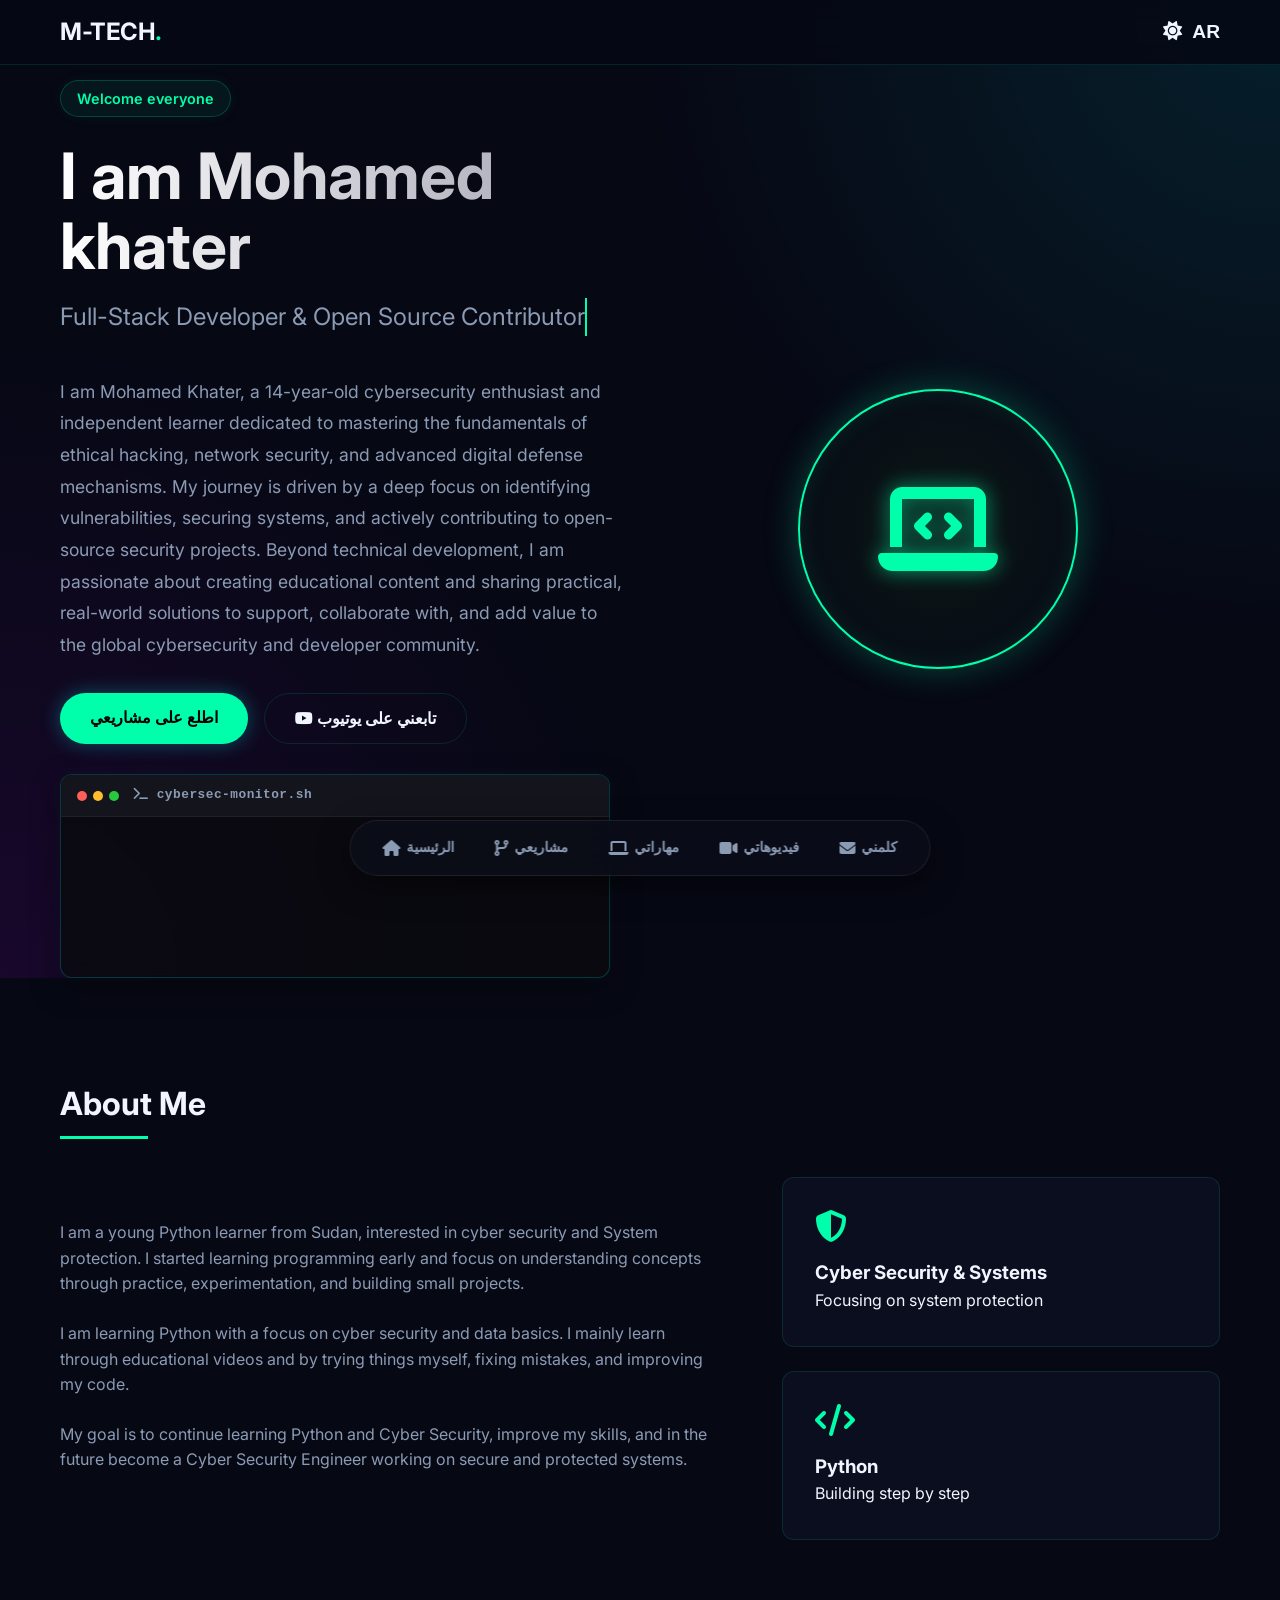
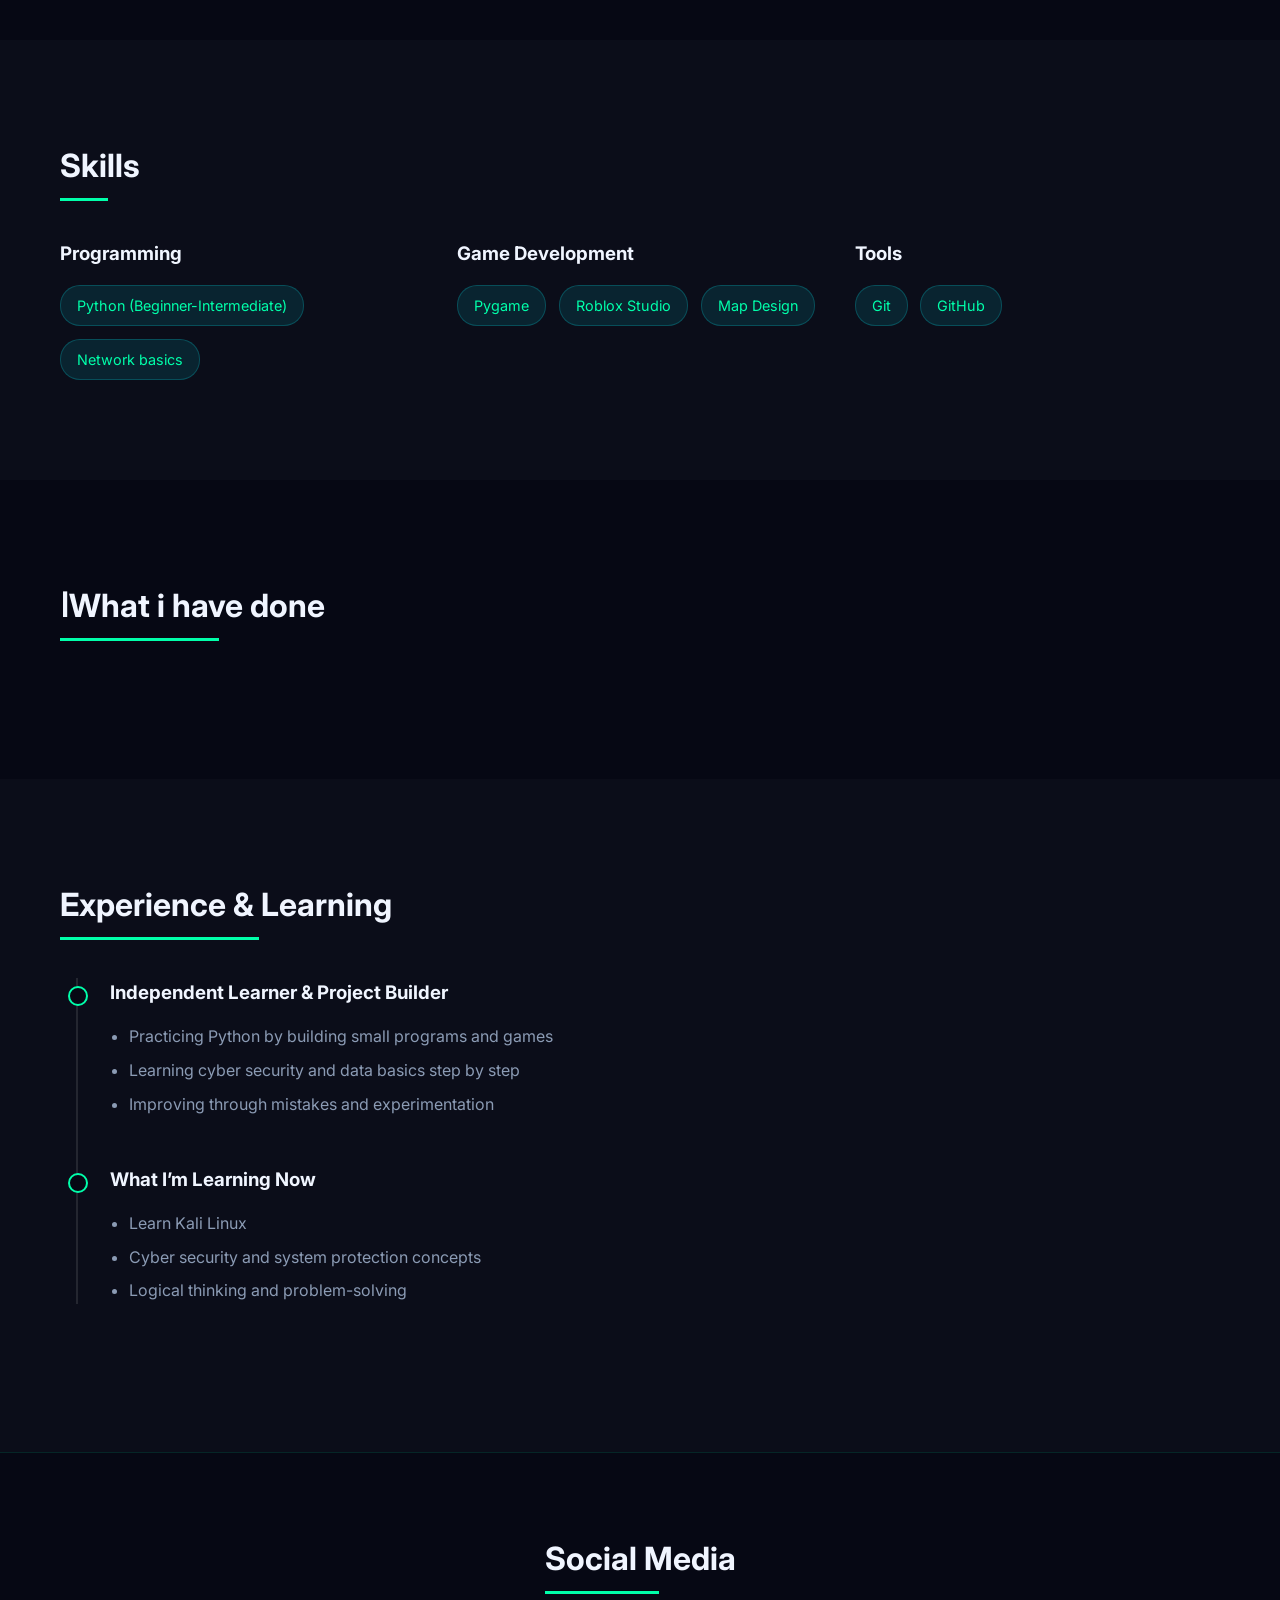
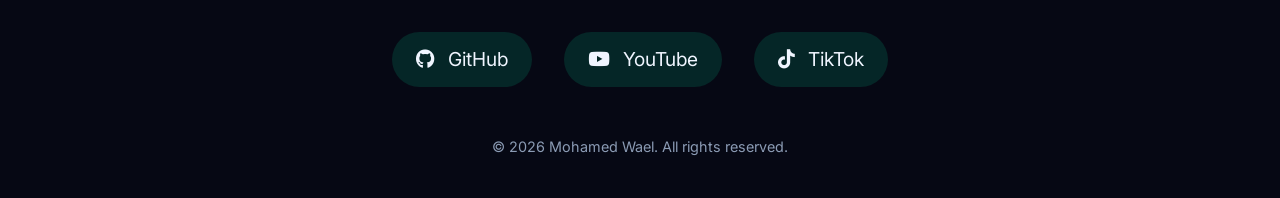
==== commit ed81749c: "Add files via upload" ====
--- a/index.html
+++ b/index.html
@@ -31,14 +31,14 @@
         <div class="container hero-container">
             <div class="hero-content">
                 <div class="hero-badge">
-                    <span data-i18n="hero_greeting_pill">منور يا زميلي في مساحتي التقنية</span>
-                </div>
-                <h1 data-i18n="hero_name">معاك محمد وائل</h1>
+                    <span data-i18n="hero_greeting_pill">Welcome everyone</span>
+                </div>
+                <h1 data-i18n="hero_name">I am Mohamed khater</h1>
                 <h2 class="typing-text" data-i18n="hero_title">Full-Stack Developer & Open Source Contributor</h2>
-                <p class="hero-desc" data-i18n="hero_desc">أنا محمد وائل، بعمل تطبيقات ويب متكاملة ومواقع طلقة، وبحب أشارك في بناء الأدوات مفتوحة المصدر وصناعة المحتوى، اللي بيفيد مجتمع المطورين على يوتيوب وتيك توك.</p>
+                <p class="hero-desc" data-i18n="hero_desc">I am Mohamed Khater, a 14-year-old cybersecurity enthusiast and independent learner dedicated to mastering the fundamentals of ethical hacking, network security, and advanced digital defense mechanisms. My journey is driven by a deep focus on identifying vulnerabilities, securing systems, and actively contributing to open-source security projects. Beyond technical development, I am passionate about creating educational content and sharing practical, real-world solutions to support, collaborate with, and add value to the global cybersecurity and developer community.</p>
                 
                 <div class="cta-buttons">
-                    <a href="#projects" class="btn primary" data-i18n="btn_projects">بص على مشاريعي</a>
+                    <a href="#projects" class="btn primary" data-i18n="btn_projects">اطلع على مشاريعي</a>
                     <a href="https://www.youtube.com/@MohamedTechnology-z4c" target="_blank" class="btn secondary btn-youtube-follow">
                         <i class="fab fa-youtube"></i> <span data-i18n="btn_youtube">تابعني على يوتيوب</span>
                     </a>
@@ -132,48 +132,13 @@
 
     <section id="projects" class="section">
         <div class="container">
-            <h2 class="section-title" data-i18n="projects_title">المشاريع والأكواد اللي طبختها</h2>
+            <h2 class="section-title" data-i18n="projects_title">اWhat i have done</h2>
             <div class="projects-grid" id="projects-container">
                 <!-- Projects will be dynamically loaded by script.js -->
             </div>
         </div>
     </section>
 
-    <!-- Open Source Section -->
-    <section id="open-source" class="section alt-bg">
-        <div class="container">
-            <h2 class="section-title" data-i18n="open_source_title">مشاريع مفتوحة المصدر (Open Source)</h2>
-            <p class="section-subtitle" data-i18n="open_source_subtitle">أدوات وبرامج مجانية عملتها وللجميع للمشاركة والتطوير (اضغط على الكارت لفتح الكود)</p>
-            
-            <div class="open-source-grid">
-                <a href="https://github.com/de77fult/PyNotepad-Lite" target="_blank" class="os-card">
-                    <div class="os-card-header">
-                        <span class="os-tag">Python / Tkinter</span>
-                        <i class="fab fa-github"></i>
-                    </div>
-                    <h3>PyNotepad-Lite</h3>
-                    <p data-i18n="os_desc_notepad">مفكرة نصوص بسيطة ومحمولة معمولة بلغة بايثون، بيوفر ميزات مفيدة وتعديل سهل بضغطة زر.</p>
-                    <div class="os-card-footer">
-                        <span><i class="fas fa-code-branch"></i> Forks <strong class="forks-count">6</strong></span>
-                        <span><i class="fas fa-star"></i> Stars <strong class="stars-count">18</strong></span>
-                    </div>
-                </a>
-                
-                <a href="https://github.com/de77fult/WinScreen-Lite" target="_blank" class="os-card">
-                    <div class="os-card-header">
-                        <span class="os-tag">Python Desktop Tool</span>
-                        <i class="fab fa-github"></i>
-                    </div>
-                    <h3>WinScreen-Lite</h3>
-                    <p data-i18n="os_desc_winscreen">أداة خفيفة وسهلة جداً لتسجيل شاشة الكمبيوتر بصيغة فيديو، ما تستهلك من رام الجهاز ويتوفر أزرار تحكم سريعة.</p>
-                    <div class="os-card-footer">
-                        <span><i class="fas fa-code-branch"></i> Forks <strong class="forks-count">4</strong></span>
-                        <span><i class="fas fa-star"></i> Stars <strong class="stars-count">12</strong></span>
-                    </div>
-                </a>
-            </div>
-        </div>
-    </section>
 
     <section id="experience" class="section alt-bg">
         <div class="container">
@@ -372,7 +337,6 @@
     <nav class="floating-dock">
         <a href="#" class="dock-item" data-i18n="nav_home"><i class="fas fa-home"></i><span class="dock-label">الرئيسية</span></a>
         <a href="#projects" class="dock-item" data-i18n="nav_projects"><i class="fas fa-code-branch"></i><span class="dock-label">مشاريعي</span></a>
-        <a href="#open-source" class="dock-item" data-i18n="nav_open_source"><i class="fas fa-code"></i><span class="dock-label">أوبن سورس</span></a>
         <a href="#skills" class="dock-item" data-i18n="nav_skills"><i class="fas fa-laptop"></i><span class="dock-label">مهاراتي</span></a>
         <a href="#contact" class="dock-item" data-i18n="nav_contact_videos"><i class="fas fa-video"></i><span class="dock-label">فيديوهاتي</span></a>
         <a href="#contact" class="dock-item" data-i18n="nav_contact"><i class="fas fa-envelope"></i><span class="dock-label">كلمني</span></a>
